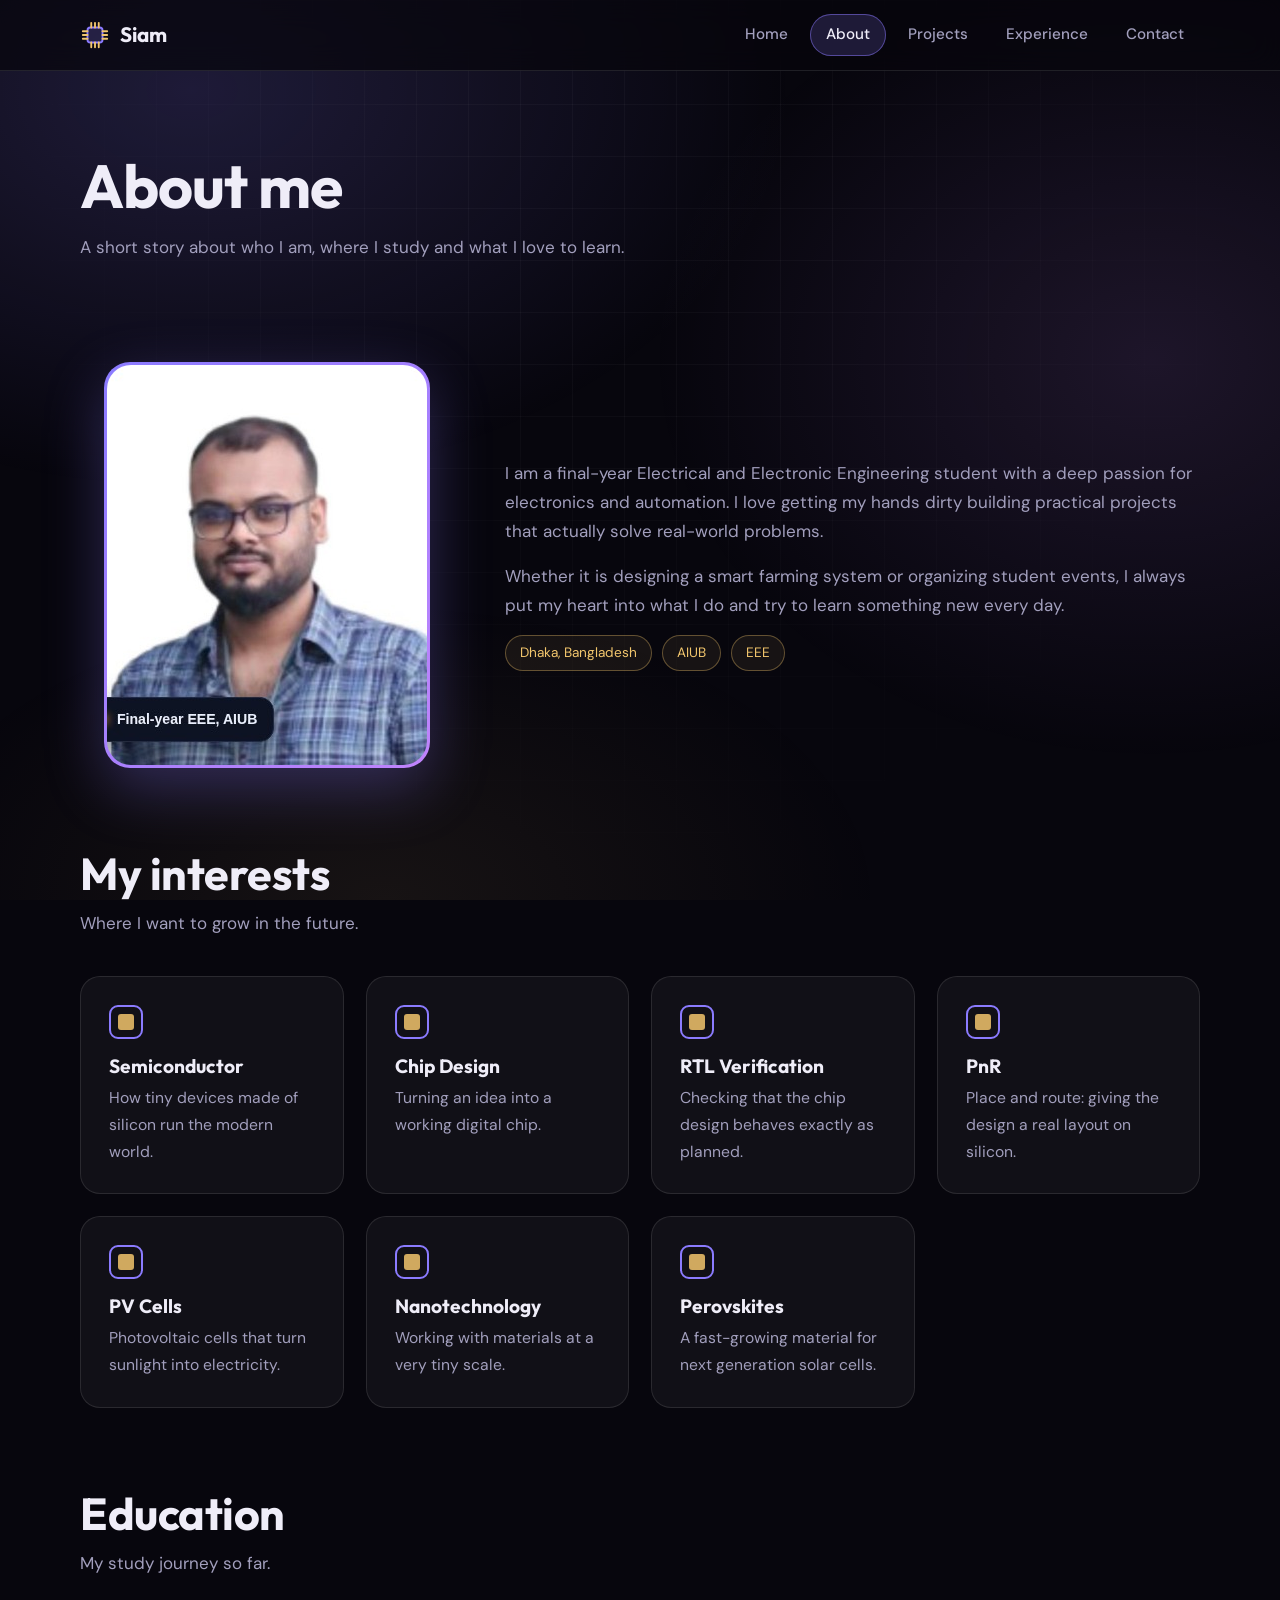
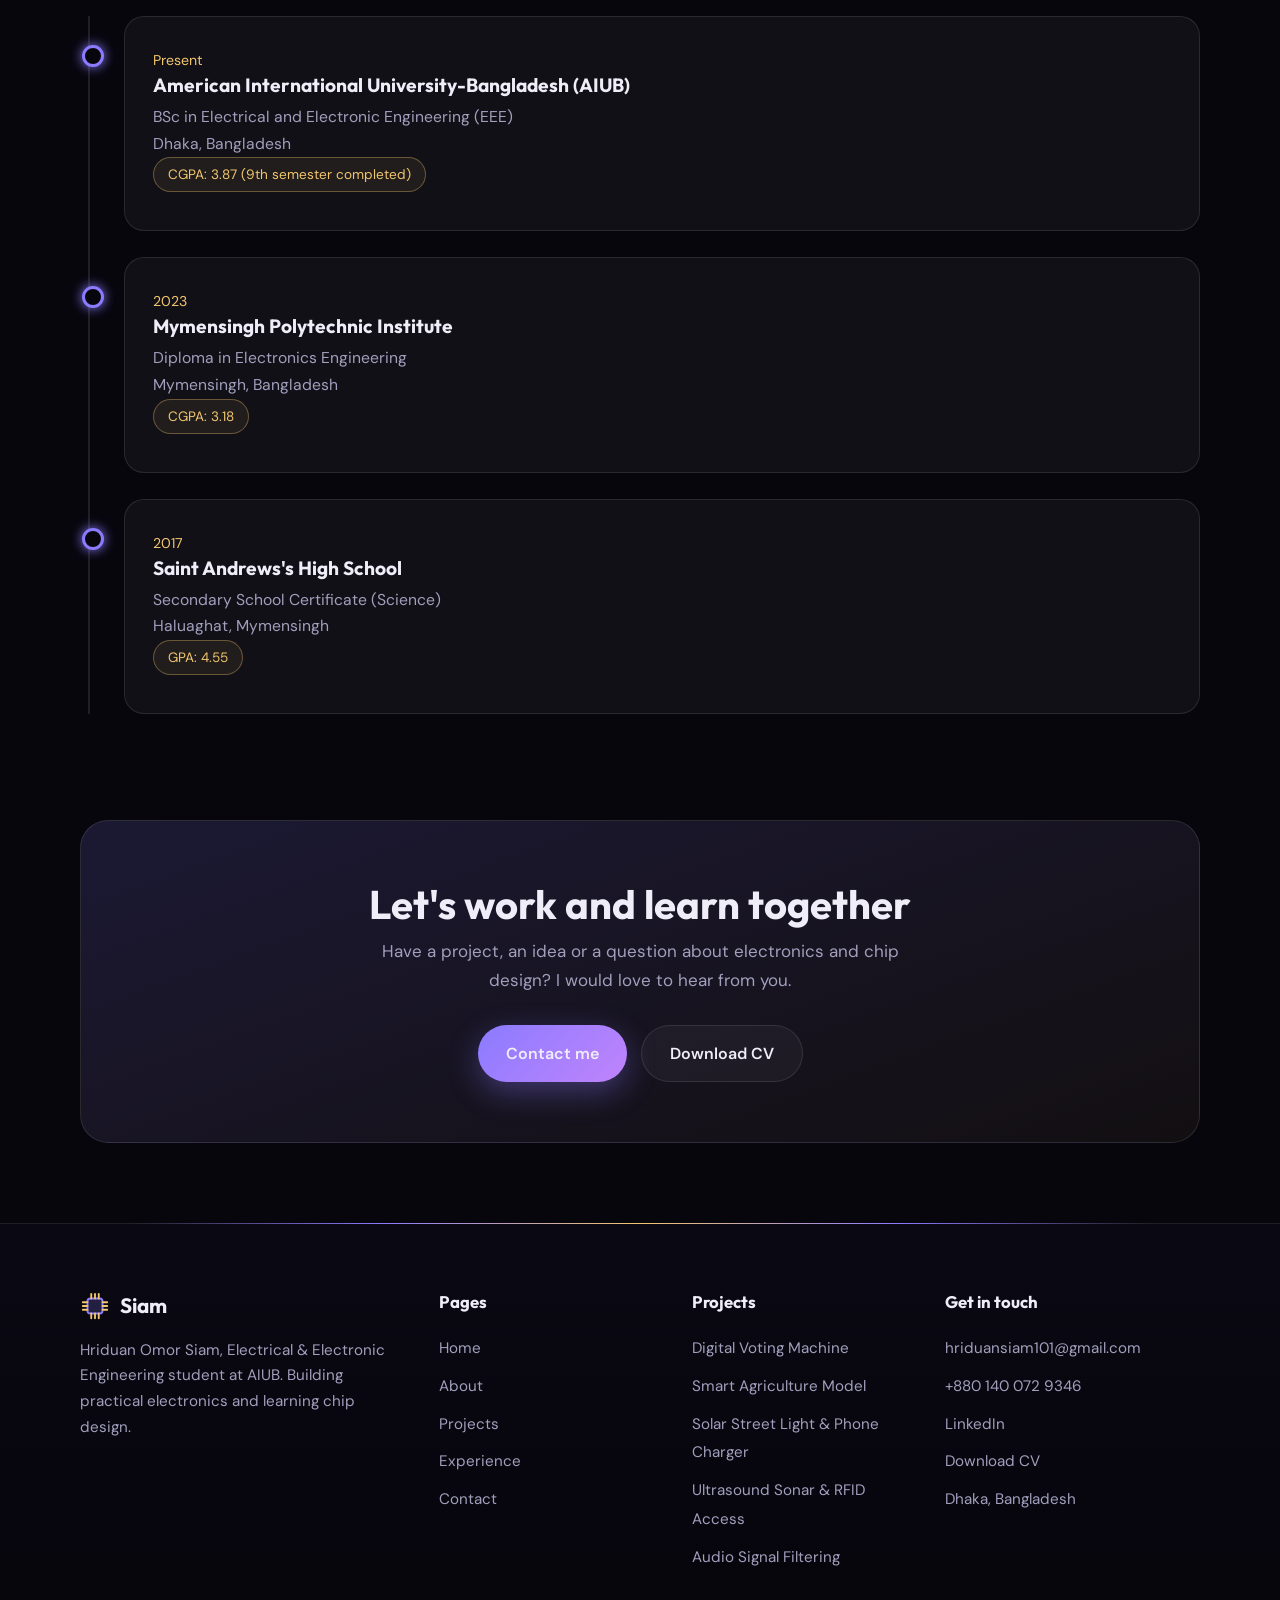
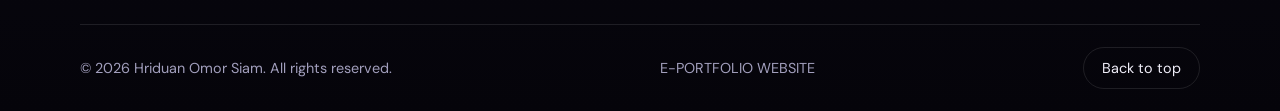
==== about.html @ 4f46e611 "V1.0" ====
<!DOCTYPE html>
<html lang="en">
<head>
<meta charset="UTF-8">
<meta name="viewport" content="width=device-width, initial-scale=1">
<title>About | Hriduan Omor Siam</title>
<meta name="description" content="E-portfolio of Hriduan Omor Siam, Electrical & Electronic Engineering student at AIUB.">
<meta name="theme-color" content="#07060d">
<link rel="icon" href="data:image/svg+xml,%3Csvg xmlns='http://www.w3.org/2000/svg' viewBox='0 0 32 32'%3E%3Crect x='7' y='7' width='18' height='18' rx='4' fill='%238b7bff'/%3E%3C/svg%3E">
<link rel="preconnect" href="https://fonts.googleapis.com">
<link rel="preconnect" href="https://fonts.gstatic.com" crossorigin>
<link href="https://fonts.googleapis.com/css2?family=DM+Sans:wght@400;500;600&family=Outfit:wght@500;600;700&display=swap" rel="stylesheet">
<link rel="stylesheet" href="style.css">
</head>
<body id="top">
<div id="progress"></div>
<header class="nav">
<div class="wrap nav-in">
<a class="logo" href="index.html"><span class="logo-mark"><svg viewBox="0 0 32 32" width="30" height="30" aria-hidden="true"><rect x="8" y="8" width="16" height="16" rx="3" fill="rgba(139,123,255,.2)" stroke="#8b7bff" stroke-width="2"/><path d="M12 3v5M16 3v5M20 3v5M12 24v5M16 24v5M20 24v5M3 12h5M3 16h5M3 20h5M24 12h5M24 16h5M24 20h5" stroke="#f2c66d" stroke-width="2" stroke-linecap="round"/></svg></span>Siam</a>
<input type="checkbox" id="menuToggle" class="menu-check" aria-label="Open menu">
<label for="menuToggle" class="menu-btn"><span></span><span></span><span></span></label>
<nav id="menu">
<ul>
<li><a href="index.html">Home</a></li>
<li><a href="about.html" class="active">About</a></li>
<li><a href="projects.html">Projects</a></li>
<li><a href="experience.html">Experience</a></li>
<li><a href="contact.html">Contact</a></li>
</ul>
</nav>
</div>
</header>
<main>
<section class="wrap page-hero">
<h1>About me</h1>
<p>A short story about who I am, where I study and what I love to learn.</p>
</section>
<section class="wrap section">
<div class="about">
<div class="photo-wrap reveal"><div class="photo-frame"><img src="assets/profile.jpg" alt="Hriduan Omor Siam"></div></div>
<div class="reveal"><p>I am a final-year Electrical and Electronic Engineering student with a deep passion for electronics and automation. I love getting my hands dirty building practical projects that actually solve real-world problems.</p><p>Whether it is designing a smart farming system or organizing student events, I always put my heart into what I do and try to learn something new every day.</p><div class="tags"><span class="tag">Dhaka, Bangladesh</span><span class="tag">AIUB</span><span class="tag">EEE</span></div></div>
</div>
</section>
<section class="wrap">
<div class="section-head reveal"><h2>My interests</h2><p>Where I want to grow in the future.</p></div>
<div class="grid">
<div class="card interest reveal"><span class="dot"></span><h3>Semiconductor</h3><p>How tiny devices made of silicon run the modern world.</p></div>
<div class="card interest reveal"><span class="dot"></span><h3>Chip Design</h3><p>Turning an idea into a working digital chip.</p></div>
<div class="card interest reveal"><span class="dot"></span><h3>RTL Verification</h3><p>Checking that the chip design behaves exactly as planned.</p></div>
<div class="card interest reveal"><span class="dot"></span><h3>PnR</h3><p>Place and route: giving the design a real layout on silicon.</p></div>
<div class="card interest reveal"><span class="dot"></span><h3>PV Cells</h3><p>Photovoltaic cells that turn sunlight into electricity.</p></div>
<div class="card interest reveal"><span class="dot"></span><h3>Nanotechnology</h3><p>Working with materials at a very tiny scale.</p></div>
<div class="card interest reveal"><span class="dot"></span><h3>Perovskites</h3><p>A fast-growing material for next generation solar cells.</p></div>
</div>
</section>
<section class="wrap section">
<div class="section-head reveal"><h2>Education</h2><p>My study journey so far.</p></div>
<div class="timeline">
<div class="card t-item reveal"><small>Present</small><h3>American International University-Bangladesh (AIUB)</h3><p>BSc in Electrical and Electronic Engineering (EEE)</p><p>Dhaka, Bangladesh</p><span class="tag">CGPA: 3.87 (9th semester completed)</span></div>
<div class="card t-item reveal"><small>2023</small><h3>Mymensingh Polytechnic Institute</h3><p>Diploma in Electronics Engineering</p><p>Mymensingh, Bangladesh</p><span class="tag">CGPA: 3.18</span></div>
<div class="card t-item reveal"><small>2017</small><h3>Saint Andrews's High School</h3><p>Secondary School Certificate (Science)</p><p>Haluaghat, Mymensingh</p><span class="tag">GPA: 4.55</span></div>
</div>
</section>
<section class="wrap">
<div class="cta reveal">
<h2>Let's work and learn together</h2>
<p>Have a project, an idea or a question about electronics and chip design? I would love to hear from you.</p>
<div class="btn-row"><a class="btn primary" href="contact.html">Contact me</a><a class="btn" href="assets/Hriduan_CV.pdf" download>Download CV</a></div>
</div>
</section>
</main>
<footer class="footer">
<div class="wrap">
<div class="footer-top">
<div>
<a class="logo" href="index.html"><span class="logo-mark"><svg viewBox="0 0 32 32" width="30" height="30" aria-hidden="true"><rect x="8" y="8" width="16" height="16" rx="3" fill="rgba(139,123,255,.2)" stroke="#8b7bff" stroke-width="2"/><path d="M12 3v5M16 3v5M20 3v5M12 24v5M16 24v5M20 24v5M3 12h5M3 16h5M3 20h5M24 12h5M24 16h5M24 20h5" stroke="#f2c66d" stroke-width="2" stroke-linecap="round"/></svg></span>Siam</a>
<p>Hriduan Omor Siam, Electrical & Electronic Engineering student at AIUB. Building practical electronics and learning chip design.</p>
</div>
<div>
<h4>Pages</h4>
<ul>
<li><a href="index.html">Home</a></li>
<li><a href="about.html">About</a></li>
<li><a href="projects.html">Projects</a></li>
<li><a href="experience.html">Experience</a></li>
<li><a href="contact.html">Contact</a></li>
</ul>
</div>
<div>
<h4>Projects</h4>
<ul>
<li><a href="project-digital-voting-machine.html">Digital Voting Machine</a></li>
<li><a href="project-smart-agriculture-model.html">Smart Agriculture Model</a></li>
<li><a href="project-solar-street-light.html">Solar Street Light & Phone Charger</a></li>
<li><a href="project-ultrasound-sonar-rfid.html">Ultrasound Sonar & RFID Access</a></li>
<li><a href="project-audio-signal-filtering.html">Audio Signal Filtering</a></li>
</ul>
</div>
<div>
<h4>Get in touch</h4>
<ul>
<li><a href="mailto:hriduansiam101@gmail.com">hriduansiam101@gmail.com</a></li>
<li><a href="tel:+880 140 072 9346">+880 140 072 9346</a></li>
<li><a href="https://www.linkedin.com/in/hriduan-omor-siam-27870b363" target="_blank" rel="noopener">LinkedIn</a></li>
<li><a href="assets/Hriduan_CV.pdf" download>Download CV</a></li>
<li><span style="color:var(--muted);font-size:.95rem">Dhaka, Bangladesh</span></li>
</ul>
</div>
</div>
<div class="footer-bottom">
<span>&copy; 2026 Hriduan Omor Siam. All rights reserved.</span>
<span>E-PORTFOLIO WEBSITE</span>
<a class="to-top" href="#top">Back to top</a>
</div>
</div>
</footer>
</body>
</html>
---- style.css ----
/* ---------- COLORS AND SIZES (edit here) ---------- */
:root{
  --bg:#07060d;
  --bg2:#0e0c1a;
  --card:rgba(255,255,255,.045);
  --line:rgba(255,255,255,.1);
  --text:#efedf8;
  --muted:#a29fbd;
  --main:#8b7bff;      /* main violet */
  --main2:#c084fc;     /* lighter violet */
  --gold:#f2c66d;      /* gold, like chip pins */
  --grad:linear-gradient(135deg,#8b7bff,#c084fc);
  --radius:20px;
  --head:"Outfit","Segoe UI",system-ui,sans-serif;
  --body:"DM Sans","Segoe UI",system-ui,sans-serif;
}

/* ---------- BASIC RESET ---------- */
*{box-sizing:border-box;margin:0;padding:0}
html{scroll-behavior:smooth}
body{background:var(--bg);color:var(--text);font-family:var(--body);font-size:17px;line-height:1.7;overflow-x:hidden;animation:pageIn .7s ease}
img{max-width:100%;display:block}
a{color:inherit}
ul{list-style:none}
h1,h2,h3{font-family:var(--head);line-height:1.15}
.wrap{width:min(1120px,92%);margin:0 auto}
:focus-visible{outline:2px solid var(--gold);outline-offset:3px}

/* soft background glow + grid */
body::before{content:"";position:fixed;inset:0;z-index:-2;
  background:radial-gradient(600px 400px at 15% 10%,rgba(139,123,255,.18),transparent),
             radial-gradient(500px 400px at 90% 40%,rgba(192,132,252,.12),transparent),
             radial-gradient(500px 300px at 30% 100%,rgba(242,198,109,.07),transparent)}
body::after{content:"";position:fixed;inset:0;z-index:-1;pointer-events:none;
  background-image:linear-gradient(rgba(255,255,255,.03) 1px,transparent 1px),linear-gradient(90deg,rgba(255,255,255,.03) 1px,transparent 1px);
  background-size:52px 52px;
  -webkit-mask-image:radial-gradient(ellipse at 50% 20%,#000 20%,transparent 75%);mask-image:radial-gradient(ellipse at 50% 20%,#000 20%,transparent 75%)}

/* ---------- LOADING ANIMATION ---------- */
/* the loader hides itself with pure CSS after about 2 seconds, so it can never get stuck */
#loader{position:fixed;inset:0;z-index:999;background:var(--bg);display:grid;place-items:center;animation:loaderOut .6s ease 1.9s forwards}
.loader-box{text-align:center;width:min(320px,80%)}
.load-chip{position:relative;width:96px;height:96px;margin:0 auto 30px;border:2px solid var(--main);border-radius:18px;display:grid;place-items:center;
  font-family:var(--head);font-weight:700;font-size:1.5rem;color:var(--gold);background:rgba(139,123,255,.08);animation:chipGlow 1.4s ease-in-out infinite}
.load-chip i{position:absolute;background:var(--gold);border-radius:2px;opacity:.2;animation:pinOn 1.2s infinite;animation-delay:calc(var(--i) * .15s)}
.load-chip .pt{width:4px;height:14px;top:-15px;left:calc(15px + var(--i) * 21px)}
.load-chip .pb{width:4px;height:14px;bottom:-15px;left:calc(15px + var(--i) * 21px)}
.load-chip .pl{width:14px;height:4px;left:-15px;top:calc(15px + var(--i) * 21px)}
.load-chip .pr{width:14px;height:4px;right:-15px;top:calc(15px + var(--i) * 21px)}
.load-name{font-size:1.5rem;letter-spacing:.5px;margin-bottom:6px}
.load-text{color:var(--muted);font-size:.95rem;margin-bottom:18px}
.load-bar{height:4px;background:rgba(255,255,255,.1);border-radius:9px;overflow:hidden}
.load-fill{height:100%;width:0;background:var(--grad);border-radius:9px;box-shadow:0 0 14px var(--main);animation:fillBar 1.7s ease-out forwards}

/* ---------- NAVIGATION ---------- */
#progress{position:fixed;top:0;left:0;height:3px;width:100%;background:var(--grad);z-index:200;transform:scaleX(0);transform-origin:left}
@supports (animation-timeline:scroll()){#progress{animation:grow linear;animation-timeline:scroll(root)}}
.nav{position:sticky;top:0;z-index:100;background:rgba(7,6,13,.72);backdrop-filter:blur(14px);-webkit-backdrop-filter:blur(14px);border-bottom:1px solid var(--line);transition:.3s}
.nav.scrolled{background:rgba(7,6,13,.92);box-shadow:0 8px 30px rgba(0,0,0,.4)}
.nav-in{display:flex;align-items:center;justify-content:space-between;height:70px}
.logo{display:flex;align-items:center;gap:10px;text-decoration:none;font-family:var(--head);font-weight:700;font-size:1.3rem}
.logo-mark svg{display:block;transition:transform .6s}
.logo:hover .logo-mark svg{transform:rotate(90deg)}
.nav ul{display:flex;gap:6px}
.nav ul a{display:block;text-decoration:none;color:var(--muted);padding:8px 16px;border-radius:999px;font-weight:500;font-size:.95rem;transition:.25s}
.nav ul a:hover{color:var(--text);background:rgba(255,255,255,.06)}
.nav ul a.active{color:var(--text);background:rgba(139,123,255,.18);box-shadow:inset 0 0 0 1px rgba(139,123,255,.5)}
.menu-btn{display:none;background:none;border:1px solid var(--line);border-radius:12px;width:44px;height:44px;cursor:pointer;flex-direction:column;justify-content:center;align-items:center;gap:5px}
.menu-btn span{width:20px;height:2px;background:var(--text);transition:.3s}
.menu-check{position:absolute;opacity:0;width:0;height:0}
.menu-check:focus-visible + .menu-btn{outline:2px solid var(--gold);outline-offset:3px}
.menu-check:checked + .menu-btn span:nth-child(1){transform:translateY(7px) rotate(45deg)}
.menu-check:checked + .menu-btn span:nth-child(2){opacity:0}
.menu-check:checked + .menu-btn span:nth-child(3){transform:translateY(-7px) rotate(-45deg)}

/* ---------- BUTTONS AND TAGS ---------- */
.btn{position:relative;overflow:hidden;display:inline-flex;align-items:center;gap:8px;padding:14px 28px;border-radius:999px;font-weight:600;font-size:1rem;font-family:var(--body);text-decoration:none;color:var(--text);border:1px solid var(--line);background:rgba(255,255,255,.04);cursor:pointer;transition:.3s}
.btn:hover{transform:translateY(-3px);border-color:var(--main)}
.btn.primary{background:var(--grad);border:none;box-shadow:0 10px 30px rgba(139,123,255,.35)}
.btn.primary:hover{box-shadow:0 14px 40px rgba(139,123,255,.55)}
.btn::after{content:"";position:absolute;top:0;left:-80%;width:50%;height:100%;background:linear-gradient(100deg,transparent,rgba(255,255,255,.3),transparent);transform:skewX(-20deg)}
.btn:hover::after{left:130%;transition:.7s}
.btn-row{display:flex;flex-wrap:wrap;gap:14px;margin-top:30px}
.tag{display:inline-block;padding:5px 14px;border-radius:999px;font-size:.85rem;color:var(--gold);border:1px solid rgba(242,198,109,.35);background:rgba(242,198,109,.07)}
.tags{display:flex;flex-wrap:wrap;gap:10px}

/* ---------- HOME: HERO ---------- */
.hero{display:grid;grid-template-columns:1.25fr .75fr;gap:50px;align-items:center;padding:80px 0 50px}
.hero-hi{color:var(--gold);font-weight:500;margin-bottom:10px}
.hero h1{font-size:clamp(2.6rem,7vw,5rem);font-weight:700;letter-spacing:-1.5px;
  background:linear-gradient(120deg,#fff 30%,var(--main2));-webkit-background-clip:text;background-clip:text;color:transparent;margin-bottom:16px}
.hero-role{font-size:clamp(1.05rem,2.4vw,1.35rem);font-weight:600}
/* words change by themselves (the keyframes "wordShow" are made by the C++ program) */
.rotator{display:grid}
.rotator span{grid-area:1/1;opacity:0;animation:wordShow var(--total,12s) infinite}
.hero-text{color:var(--muted);max-width:520px;margin-top:14px}
.photo-wrap{position:relative;max-width:340px;margin:0 auto;animation:float 6s ease-in-out infinite}
.photo-frame{padding:3px;border-radius:26px;background:linear-gradient(135deg,var(--main),var(--main2),var(--gold),var(--main));background-size:300% 300%;animation:borderMove 6s linear infinite;box-shadow:0 20px 60px rgba(139,123,255,.3)}
.photo-frame img{border-radius:24px;width:100%;aspect-ratio:4/5;object-fit:cover;background:#fff}
.photo-badge{position:absolute;left:-26px;bottom:26px;display:flex;align-items:center;gap:10px;padding:10px 18px;border-radius:14px;background:rgba(14,12,26,.9);border:1px solid var(--line);font-size:.9rem;font-weight:600;backdrop-filter:blur(8px)}
.photo-badge::before{content:"";width:9px;height:9px;border-radius:50%;background:var(--gold);box-shadow:0 0 10px var(--gold);animation:pulse 1.6s infinite}

/* ---------- HOME: CHIP PANEL ---------- */
.chip-panel{display:grid;grid-template-columns:1.6fr 1fr;border:1px solid var(--line);border-radius:var(--radius);overflow:hidden;background:linear-gradient(160deg,rgba(139,123,255,.08),rgba(255,255,255,.02))}
.chip-view{position:relative;padding:20px;display:grid;place-items:center;min-height:320px;
  background-image:linear-gradient(rgba(139,123,255,.07) 1px,transparent 1px),linear-gradient(90deg,rgba(139,123,255,.07) 1px,transparent 1px);background-size:26px 26px}
.chip-label{position:absolute;top:16px;left:20px;font-size:.85rem;color:var(--gold)}
.chip-svg{width:100%;max-width:340px;height:auto;filter:drop-shadow(0 0 25px rgba(139,123,255,.35))}
.pin{fill:var(--gold)}
.trace{fill:none;stroke:var(--main);stroke-width:1.6;stroke-dasharray:5 9;animation:flow 2.5s linear infinite;opacity:.85}
.node{fill:var(--gold);animation:pulse 2s infinite}
.die{fill:#120f24;stroke:var(--main);stroke-width:2}
.die-inner{fill:none;stroke:rgba(139,123,255,.45);stroke-width:1}
.die-text{fill:#fff;font-family:var(--head);font-weight:700;font-size:38px;text-anchor:middle}
.die-sub{fill:var(--gold);font-family:var(--head);font-size:11px;text-anchor:middle}
.chip-core{animation:chipGlow 2.4s ease-in-out infinite}
.chip-stats{border-left:1px solid var(--line)}
.stat{padding:26px 30px;border-bottom:1px solid var(--line)}
.stat:last-child{border-bottom:none}
.stat b{display:block;font-family:var(--head);font-size:2.4rem;line-height:1.1}
.stat span{color:var(--muted);font-size:.95rem}

/* ---------- SECTIONS ---------- */
.section{padding:80px 0}
.section-head{margin-bottom:38px;max-width:640px}
.section-head h2{font-size:clamp(1.9rem,4.5vw,2.8rem);letter-spacing:-.5px;margin-bottom:10px}
.section-head p{color:var(--muted)}
.page-hero{padding:80px 0 20px}
.page-hero h1{font-size:clamp(2.2rem,6vw,3.8rem);letter-spacing:-1px;margin-bottom:12px}
.page-hero p{color:var(--muted);max-width:620px}
.crumb{display:inline-block;color:var(--gold);text-decoration:none;font-size:.95rem;margin-bottom:18px}
.crumb:hover{text-decoration:underline}
.grid{display:grid;gap:22px;grid-template-columns:repeat(auto-fit,minmax(260px,1fr))}
.card{background:var(--card);border:1px solid var(--line);border-radius:var(--radius);padding:28px;transition:border-color .3s,box-shadow .3s,transform .3s}
.card:hover{border-color:rgba(139,123,255,.55);box-shadow:0 14px 40px rgba(139,123,255,.15);transform:translateY(-4px)}
form.card:hover,.cv-card:hover,.side-box:hover{transform:none}
.card h3{font-size:1.2rem;margin-bottom:8px}
.card p{color:var(--muted);font-size:.98rem}

/* interests strip */
.marquee{overflow:hidden;border-block:1px solid var(--line);padding:18px 0;-webkit-mask-image:linear-gradient(90deg,transparent,#000 10%,#000 90%,transparent);mask-image:linear-gradient(90deg,transparent,#000 10%,#000 90%,transparent)}
.marquee-track{display:flex;gap:16px;width:max-content;animation:scroll 32s linear infinite}
.marquee:hover .marquee-track{animation-play-state:paused}
.marquee-track span{font-family:var(--head);font-size:1.25rem;padding:8px 24px;border-radius:999px;border:1px solid var(--line);background:var(--card);white-space:nowrap}
.interest .dot{display:block;width:34px;height:34px;margin-bottom:16px;border-radius:9px;border:2px solid var(--main);position:relative}
.interest .dot::after{content:"";position:absolute;inset:7px;border-radius:3px;background:var(--gold);opacity:.85}

/* ---------- PROJECT TILES ---------- */
.projects-grid{display:grid;gap:26px;grid-template-columns:repeat(auto-fill,minmax(320px,1fr))}
.tile{display:flex;flex-direction:column;text-decoration:none;color:inherit;background:var(--card);border:1px solid var(--line);border-radius:var(--radius);overflow:hidden;transition:border-color .3s,box-shadow .3s,transform .25s;transform-style:preserve-3d}
.tile:hover{border-color:rgba(139,123,255,.6);box-shadow:0 20px 50px rgba(139,123,255,.2);transform:translateY(-8px)}
.tile-img{position:relative;overflow:hidden;aspect-ratio:4/3;background:#f1f1f7}
.tile-img img{width:100%;height:100%;object-fit:cover;transition:transform .6s}
.tile:hover .tile-img img{transform:scale(1.08)}
.tile-img::after{content:"";position:absolute;inset:0;background:linear-gradient(180deg,transparent 55%,rgba(7,6,13,.55))}
.tile-cat{position:absolute;z-index:2;top:14px;left:14px;padding:5px 14px;border-radius:999px;font-size:.82rem;font-weight:600;background:rgba(7,6,13,.8);color:var(--gold);border:1px solid rgba(242,198,109,.4)}
.tile-body{padding:24px;display:flex;flex-direction:column;gap:10px;flex:1}
.tile-body h3{font-size:1.3rem}
.tile-body p{color:var(--muted);font-size:.97rem;flex:1}
.more{color:var(--main2);font-weight:600;display:inline-flex;gap:8px;align-items:center}
.more b{transition:transform .3s}
.tile:hover .more b{transform:translateX(6px)}

/* ---------- PROJECT DETAIL PAGE ---------- */
.detail{display:grid;grid-template-columns:1.4fr .6fr;gap:34px;align-items:start}
.gallery{display:grid;grid-template-columns:repeat(2,1fr);gap:16px}
.gallery figure a{display:block;text-decoration:none;color:inherit}
.gallery figure{cursor:zoom-in;overflow:hidden;border-radius:16px;border:1px solid var(--line);background:var(--card)}
.gallery img{width:100%;aspect-ratio:4/3;object-fit:contain;background:#f1f1f7;transition:transform .5s}
.gallery figure:hover img{transform:scale(1.05)}
.gallery figcaption{padding:10px 14px;font-size:.9rem;color:var(--muted)}
.side-box{position:sticky;top:96px}
.side-box h3{margin:0 0 12px;font-size:1.05rem}
.side-box .tags{margin-bottom:24px}
.text-block{margin-top:34px}
.text-block p{color:var(--muted);margin-bottom:14px}
.text-block h2{font-size:1.6rem;margin:30px 0 14px}
.check li{position:relative;padding-left:30px;margin-bottom:10px;color:var(--text)}
.check li::before{content:"";position:absolute;left:0;top:9px;width:14px;height:8px;border-left:2px solid var(--gold);border-bottom:2px solid var(--gold);transform:rotate(-45deg)}
.pager{display:flex;justify-content:space-between;gap:16px;margin-top:60px;flex-wrap:wrap}
.pager a{flex:1;min-width:220px;text-decoration:none;padding:20px 24px;border-radius:var(--radius);border:1px solid var(--line);background:var(--card);transition:.3s}
.pager a:hover{border-color:var(--main);transform:translateY(-4px)}
.pager small{display:block;color:var(--muted)}
.pager a.next{text-align:right}
/* big photo: opens with the #target trick, no JavaScript needed */
.lightbox{position:fixed;inset:0;z-index:500;background:rgba(4,3,10,.93);display:none;place-items:center;padding:24px;cursor:zoom-out;text-decoration:none;color:inherit}
.lightbox:target{display:grid;animation:pageIn .3s}
.lightbox img{max-height:80vh;border-radius:14px;background:#fff;margin:0 auto}
.lightbox p{text-align:center;margin-top:14px;color:var(--muted)}

/* ---------- ABOUT / EXPERIENCE ---------- */
.about{display:grid;grid-template-columns:.7fr 1.3fr;gap:50px;align-items:center}
.about p{color:var(--muted);margin-bottom:16px}
.timeline{position:relative;margin-left:8px;padding-left:34px;border-left:2px solid var(--line)}
.t-item{position:relative;margin-bottom:26px}
.t-item::before{content:"";position:absolute;left:-43px;top:28px;width:16px;height:16px;border-radius:50%;background:var(--bg);border:3px solid var(--main);box-shadow:0 0 12px var(--main)}
.t-item .tag{margin-bottom:10px}
.t-item small{color:var(--gold)}
.skill-card h3{color:var(--gold);margin-bottom:14px}
.skill-card .tag{color:var(--text);border-color:var(--line);background:rgba(255,255,255,.05)}

/* ---------- CONTACT ---------- */
.contact{display:grid;grid-template-columns:.9fr 1.1fr;gap:34px}
.info-link{display:flex;gap:16px;align-items:center;text-decoration:none;padding:18px 20px;border-radius:16px;border:1px solid var(--line);background:var(--card);margin-bottom:14px;transition:.3s}
.info-link:hover{border-color:var(--main);transform:translateX(6px)}
.info-link small{display:block;color:var(--muted)}
.info-link strong{word-break:break-word;font-weight:500}
.ico{flex:none;width:44px;height:44px;border-radius:12px;display:grid;place-items:center;background:rgba(139,123,255,.15);color:var(--gold);font-family:var(--head);font-weight:700}
.cv-card{margin-top:22px;text-align:center;border-color:rgba(242,198,109,.4);background:linear-gradient(160deg,rgba(242,198,109,.08),rgba(139,123,255,.06))}
.cv-card p{margin-bottom:18px}
form label{display:block;font-weight:500;margin-bottom:6px}
form input,form textarea{width:100%;padding:14px 16px;margin-bottom:18px;border-radius:14px;border:1px solid var(--line);background:rgba(255,255,255,.04);color:var(--text);font:inherit;transition:.25s}
form input:focus,form textarea:focus{outline:none;border-color:var(--main);box-shadow:0 0 0 4px rgba(139,123,255,.2)}
form textarea{min-height:150px;resize:vertical}

/* ---------- FOOTER ---------- */
.cta{text-align:center;padding:60px 30px;border-radius:28px;border:1px solid var(--line);background:linear-gradient(160deg,rgba(139,123,255,.16),rgba(242,198,109,.05));margin-bottom:10px}
.cta h2{font-size:clamp(1.7rem,4vw,2.5rem);margin-bottom:10px}
.cta p{color:var(--muted);max-width:520px;margin:0 auto}
.cta .btn-row{justify-content:center}
.footer{margin-top:80px;border-top:1px solid var(--line);background:linear-gradient(180deg,#0a0913,#05040a);position:relative}
.footer::before{content:"";position:absolute;top:-1px;left:10%;right:10%;height:1px;background:linear-gradient(90deg,transparent,var(--main),var(--gold),var(--main),transparent)}
.footer-top{display:grid;grid-template-columns:1.5fr 1fr 1fr 1.2fr;gap:40px;padding:64px 0 44px}
.footer h4{font-family:var(--head);font-size:1.05rem;margin-bottom:16px}
.footer p{color:var(--muted);font-size:.95rem;max-width:320px;margin-top:14px}
.footer li{margin-bottom:9px}
.footer li a{color:var(--muted);text-decoration:none;font-size:.95rem;transition:.25s}
.footer li a:hover{color:var(--gold);padding-left:5px}
.footer-bottom{display:flex;justify-content:space-between;align-items:center;flex-wrap:wrap;gap:14px;padding:22px 0;border-top:1px solid var(--line);color:var(--muted);font-size:.9rem}
.to-top{display:inline-block;text-decoration:none;cursor:pointer;background:none;border:1px solid var(--line);color:var(--text);border-radius:999px;padding:8px 18px;font:inherit;font-size:.9rem;transition:.3s}
.to-top:hover{border-color:var(--gold);color:var(--gold)}

/* ---------- ANIMATIONS ---------- */
/* slide-in when scrolling (browsers that do not know it just show everything) */
@supports (animation-timeline:view()){
  .reveal{animation:revealIn linear backwards;animation-timeline:view();animation-range:entry 0% entry 45%}
}
@keyframes revealIn{from{opacity:0;transform:translateY(34px)}to{opacity:1;transform:none}}
@keyframes pageIn{from{opacity:0}to{opacity:1}}
@keyframes loaderOut{to{opacity:0;visibility:hidden}}
@keyframes fillBar{to{width:100%}}
@keyframes grow{to{transform:scaleX(1)}}
@keyframes float{50%{transform:translateY(-12px)}}
@keyframes pulse{50%{opacity:.35;transform:scale(.8)}}
@keyframes flow{to{stroke-dashoffset:-56}}
@keyframes scroll{to{transform:translateX(-50%)}}
@keyframes borderMove{to{background-position:300% 0}}
@keyframes pinOn{50%{opacity:1;box-shadow:0 0 12px var(--gold)}}
@keyframes chipGlow{50%{box-shadow:0 0 34px rgba(139,123,255,.55)}}

/* ---------- RESPONSIVE ---------- */
@media (max-width:900px){
  .hero,.about,.contact,.detail{grid-template-columns:1fr}
  .hero{padding-top:50px}
  .photo-wrap{order:-1;max-width:260px}
  .photo-badge{left:50%;transform:translateX(-50%);bottom:-16px;white-space:nowrap}
  .chip-panel{grid-template-columns:1fr}
  .chip-stats{border-left:none;border-top:1px solid var(--line);display:grid;grid-template-columns:repeat(3,1fr)}
  .stat{border-bottom:none;border-right:1px solid var(--line);padding:20px}
  .stat:last-child{border-right:none}
  .side-box{position:static}
  .footer-top{grid-template-columns:1fr 1fr}
}
@media (max-width:760px){
  .menu-btn{display:flex}
  .nav nav{position:absolute;top:70px;left:0;right:0;background:rgba(7,6,13,.97);border-bottom:1px solid var(--line);max-height:0;overflow:hidden;transition:max-height .4s}
  .menu-check:checked ~ nav{max-height:360px}
  .nav ul{flex-direction:column;padding:14px 4%}
  .section{padding:56px 0}
}
@media (max-width:520px){
  body{font-size:16px}
  .footer-top{grid-template-columns:1fr;gap:30px}
  .footer-bottom{justify-content:center;text-align:center}
  .projects-grid{grid-template-columns:1fr}
  .chip-stats{grid-template-columns:1fr}
  .stat{border-right:none;border-bottom:1px solid var(--line)}
  .gallery{grid-template-columns:1fr}
}
@media (prefers-reduced-motion:reduce){
  *,*::before,*::after{animation-duration:.01ms !important;animation-iteration-count:1 !important;transition-duration:.01ms !important}
  .reveal{animation:none}
  #loader{display:none}
}

@keyframes wordShow{
0%{opacity:0;transform:translateY(10px)}
2.500000%{opacity:1;transform:none}
21.250000%{opacity:1;transform:none}
25.000000%{opacity:0;transform:translateY(-10px)}
100%{opacity:0}
}
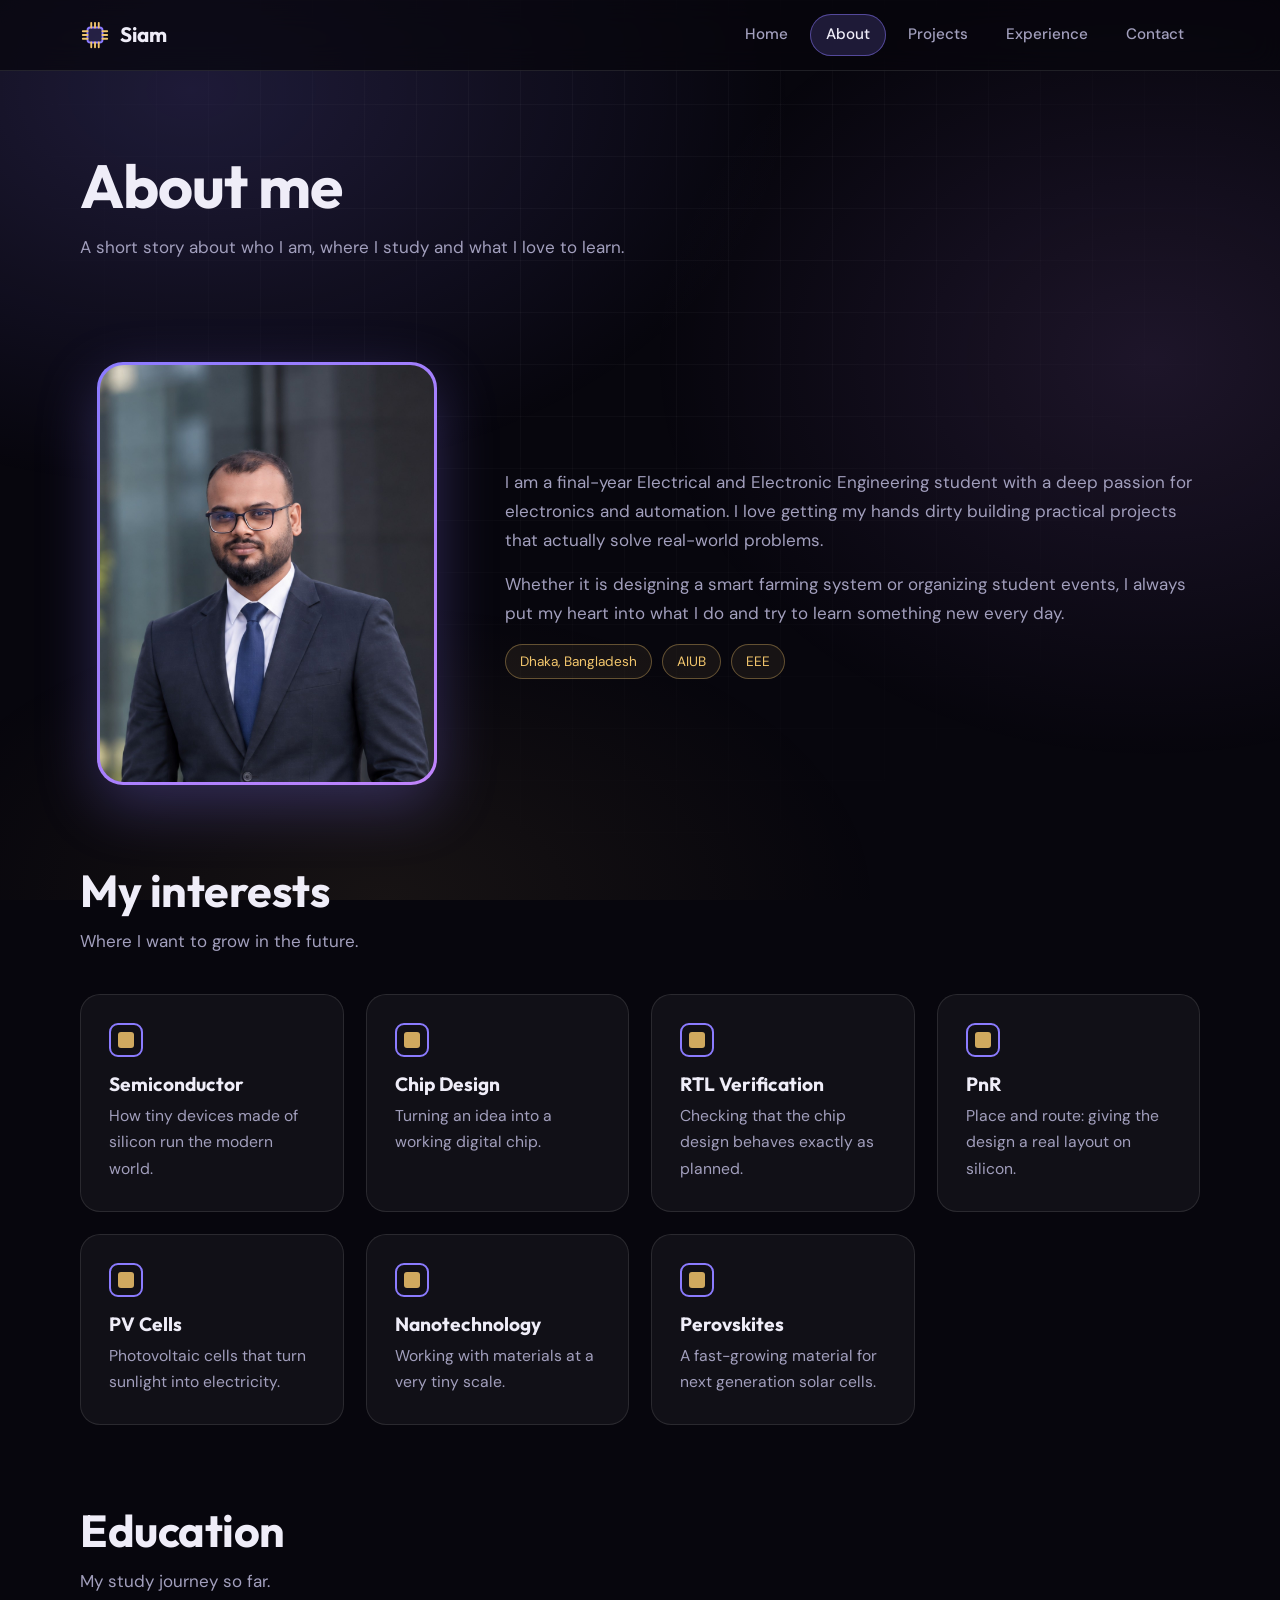
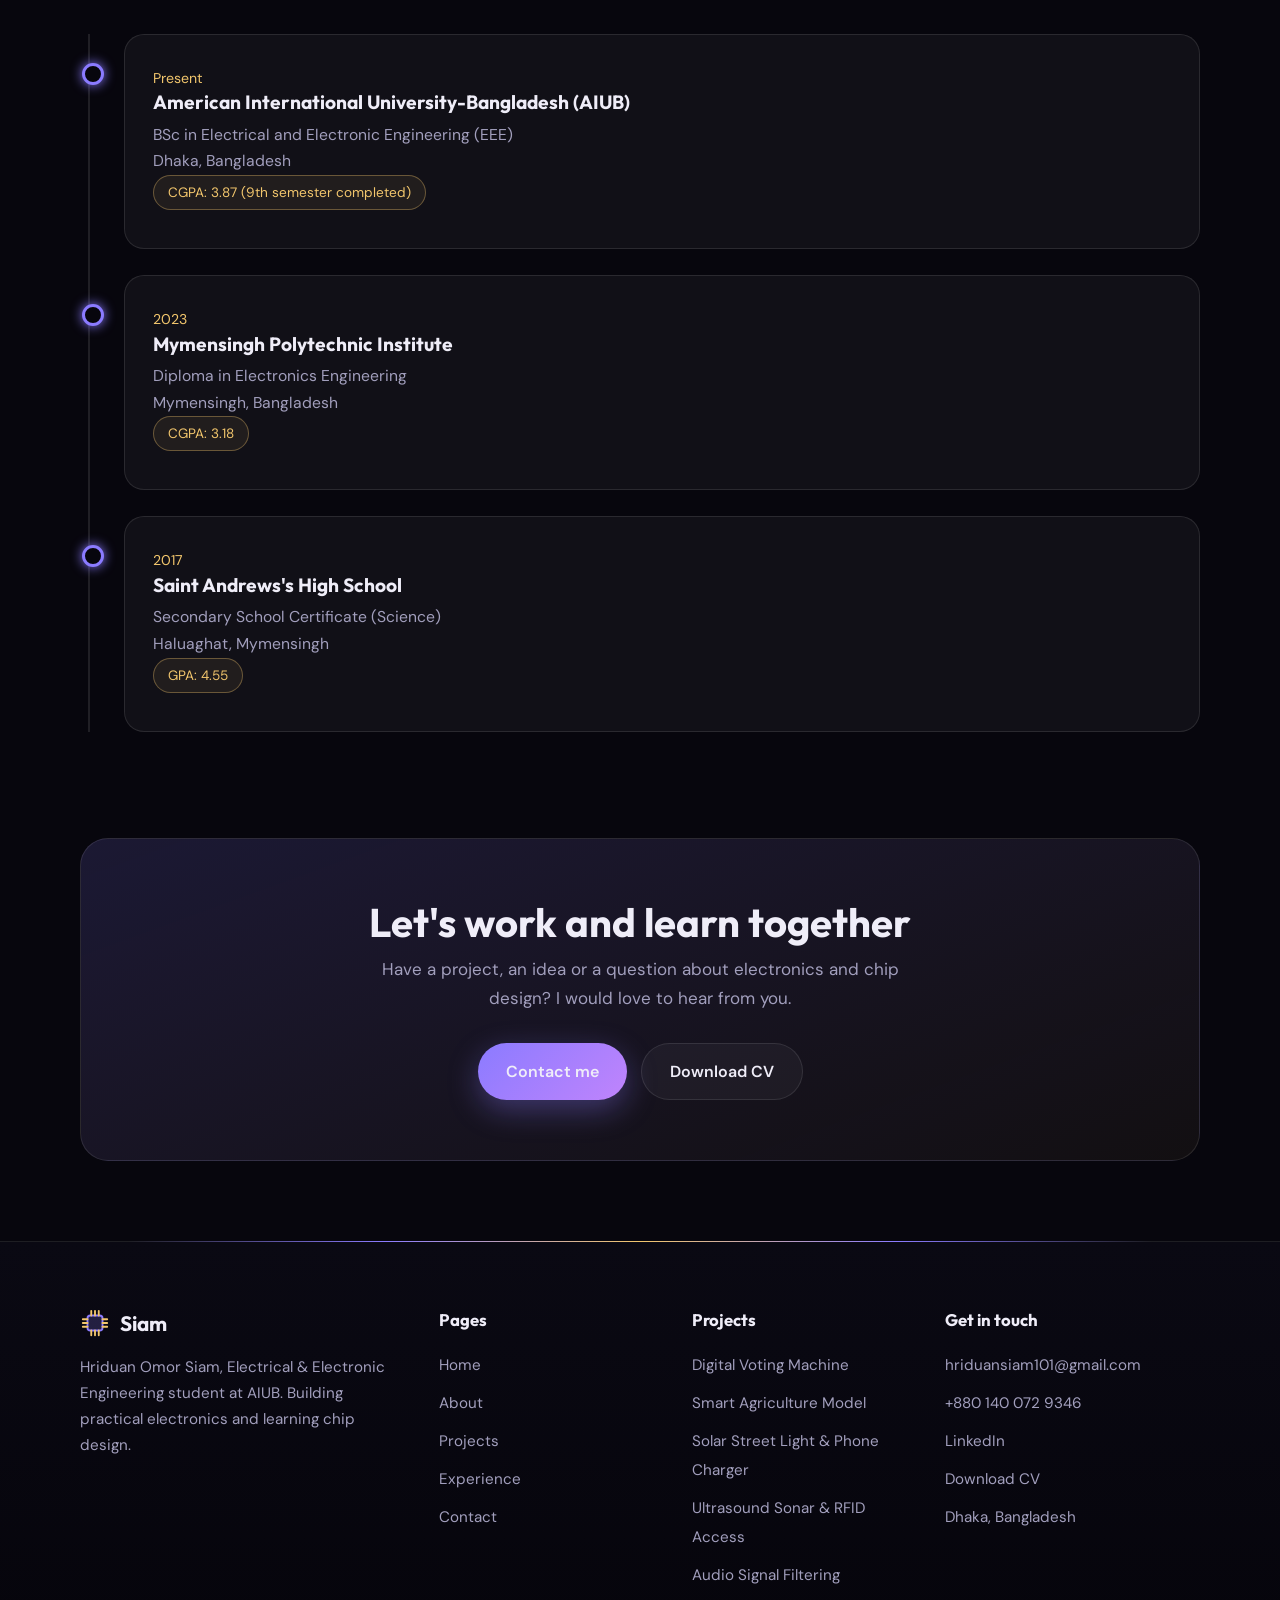
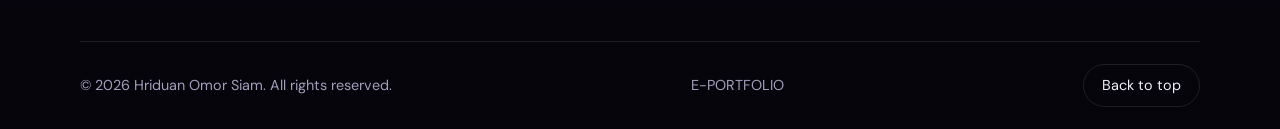
==== commit 74142e8b: "Uploading new folder contents" ====
--- a/about.html
+++ b/about.html
@@ -4,7 +4,7 @@
 <meta charset="UTF-8">
 <meta name="viewport" content="width=device-width, initial-scale=1">
 <title>About | Hriduan Omor Siam</title>
-<meta name="description" content="E-portfolio of Hriduan Omor Siam, Electrical & Electronic Engineering student at AIUB.">
+<meta name="description" content="E-portfolio of Hriduan Omor Siam, Electrical &amp; Electronic Engineering student at AIUB.">
 <meta name="theme-color" content="#07060d">
 <link rel="icon" href="data:image/svg+xml,%3Csvg xmlns='http://www.w3.org/2000/svg' viewBox='0 0 32 32'%3E%3Crect x='7' y='7' width='18' height='18' rx='4' fill='%238b7bff'/%3E%3C/svg%3E">
 <link rel="preconnect" href="https://fonts.googleapis.com">
@@ -74,7 +74,7 @@
 <div class="footer-top">
 <div>
 <a class="logo" href="index.html"><span class="logo-mark"><svg viewBox="0 0 32 32" width="30" height="30" aria-hidden="true"><rect x="8" y="8" width="16" height="16" rx="3" fill="rgba(139,123,255,.2)" stroke="#8b7bff" stroke-width="2"/><path d="M12 3v5M16 3v5M20 3v5M12 24v5M16 24v5M20 24v5M3 12h5M3 16h5M3 20h5M24 12h5M24 16h5M24 20h5" stroke="#f2c66d" stroke-width="2" stroke-linecap="round"/></svg></span>Siam</a>
-<p>Hriduan Omor Siam, Electrical & Electronic Engineering student at AIUB. Building practical electronics and learning chip design.</p>
+<p>Hriduan Omor Siam, Electrical &amp; Electronic Engineering student at AIUB. Building practical electronics and learning chip design.</p>
 </div>
 <div>
 <h4>Pages</h4>
@@ -91,8 +91,8 @@
 <ul>
 <li><a href="project-digital-voting-machine.html">Digital Voting Machine</a></li>
 <li><a href="project-smart-agriculture-model.html">Smart Agriculture Model</a></li>
-<li><a href="project-solar-street-light.html">Solar Street Light & Phone Charger</a></li>
-<li><a href="project-ultrasound-sonar-rfid.html">Ultrasound Sonar & RFID Access</a></li>
+<li><a href="project-solar-street-light.html">Solar Street Light &amp; Phone Charger</a></li>
+<li><a href="project-ultrasound-sonar-rfid.html">Ultrasound Sonar &amp; RFID Access</a></li>
 <li><a href="project-audio-signal-filtering.html">Audio Signal Filtering</a></li>
 </ul>
 </div>
@@ -100,7 +100,7 @@
 <h4>Get in touch</h4>
 <ul>
 <li><a href="mailto:hriduansiam101@gmail.com">hriduansiam101@gmail.com</a></li>
-<li><a href="tel:+880 140 072 9346">+880 140 072 9346</a></li>
+<li><a href="tel:+8801400729346">+880 140 072 9346</a></li>
 <li><a href="https://www.linkedin.com/in/hriduan-omor-siam-27870b363" target="_blank" rel="noopener">LinkedIn</a></li>
 <li><a href="assets/Hriduan_CV.pdf" download>Download CV</a></li>
 <li><span style="color:var(--muted);font-size:.95rem">Dhaka, Bangladesh</span></li>
@@ -109,7 +109,7 @@
 </div>
 <div class="footer-bottom">
 <span>&copy; 2026 Hriduan Omor Siam. All rights reserved.</span>
-<span>E-PORTFOLIO WEBSITE</span>
+<span>E-PORTFOLIO</span>
 <a class="to-top" href="#top">Back to top</a>
 </div>
 </div>
--- a/style.css
+++ b/style.css
@@ -213,6 +213,11 @@
 form input,form textarea{width:100%;padding:14px 16px;margin-bottom:18px;border-radius:14px;border:1px solid var(--line);background:rgba(255,255,255,.04);color:var(--text);font:inherit;transition:.25s}
 form input:focus,form textarea:focus{outline:none;border-color:var(--main);box-shadow:0 0 0 4px rgba(139,123,255,.2)}
 form textarea{min-height:150px;resize:vertical}
+.hp{display:none}
+.sent-note{display:none;scroll-margin-top:100px;margin-bottom:20px;padding:14px 18px;border-radius:14px;border:1px solid rgba(242,198,109,.45);background:rgba(242,198,109,.08);color:var(--text)}
+.sent-note:target{display:block;animation:pageIn .4s}
+.form-note{margin-top:14px}
+.form-note a{color:var(--gold)}
 
 /* ---------- FOOTER ---------- */
 .cta{text-align:center;padding:60px 30px;border-radius:28px;border:1px solid var(--line);background:linear-gradient(160deg,rgba(139,123,255,.16),rgba(242,198,109,.05));margin-bottom:10px}
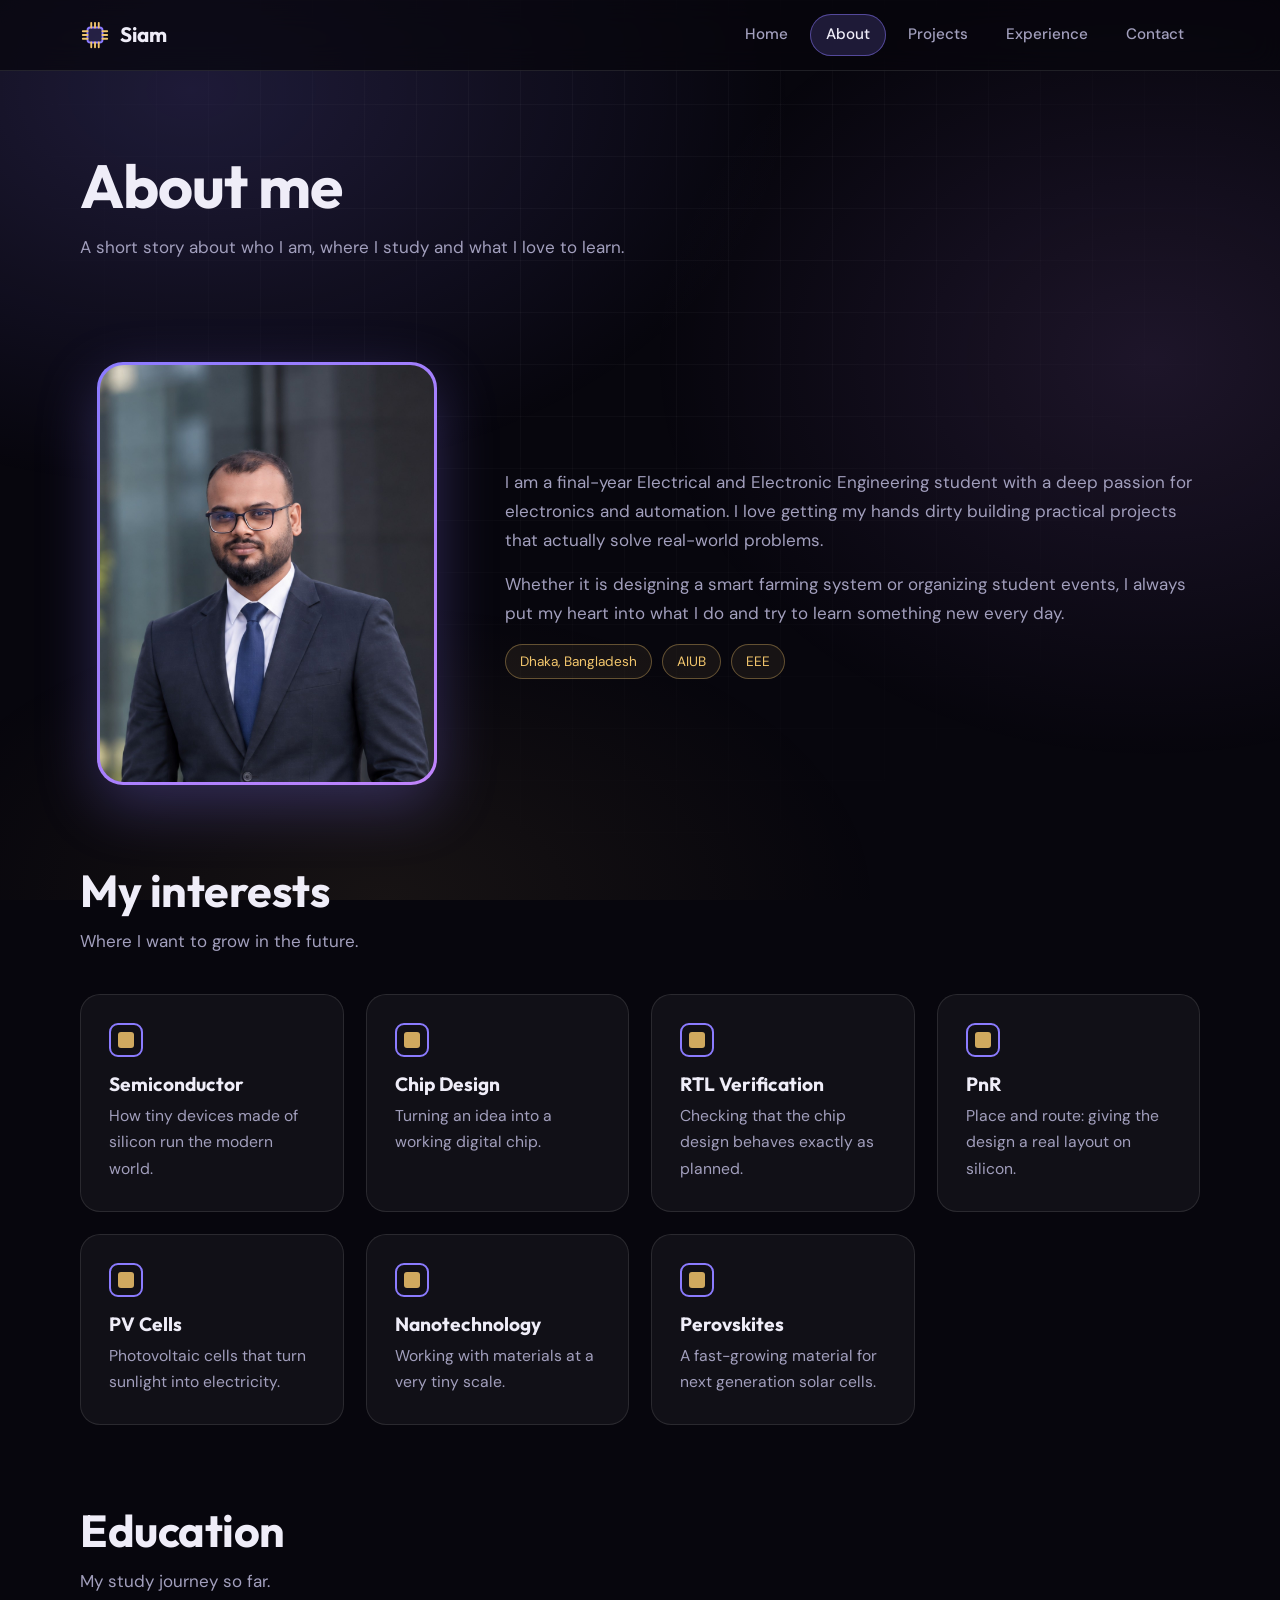
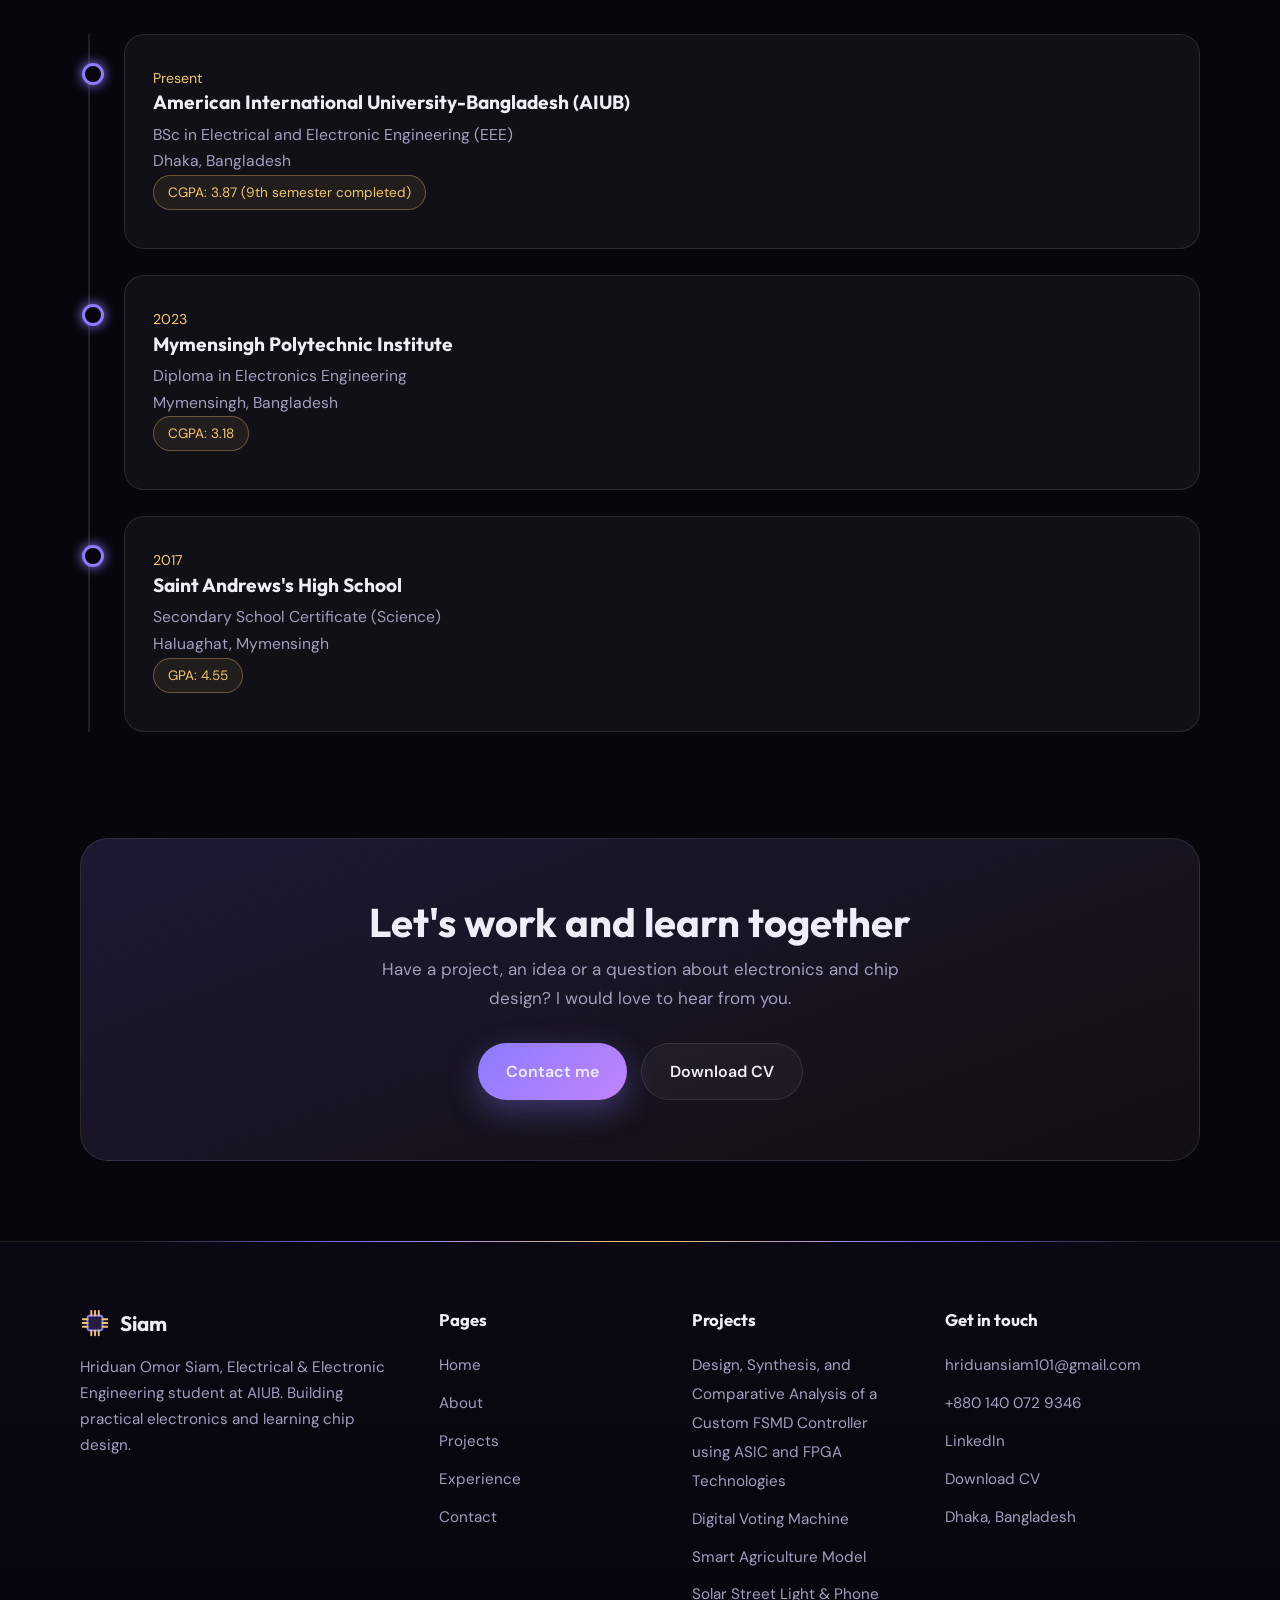
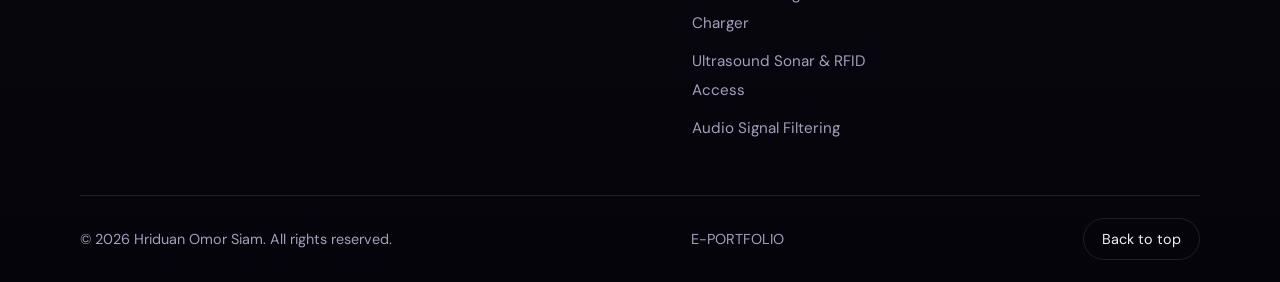
==== commit 382ff937: "Fast update" ====
--- a/about.html
+++ b/about.html
@@ -89,6 +89,7 @@
 <div>
 <h4>Projects</h4>
 <ul>
+<li><a href="project-fsmd-controller-asic-fpga.html">Design, Synthesis, and Comparative Analysis of a Custom FSMD Controller using ASIC and FPGA Technologies</a></li>
 <li><a href="project-digital-voting-machine.html">Digital Voting Machine</a></li>
 <li><a href="project-smart-agriculture-model.html">Smart Agriculture Model</a></li>
 <li><a href="project-solar-street-light.html">Solar Street Light &amp; Phone Charger</a></li>
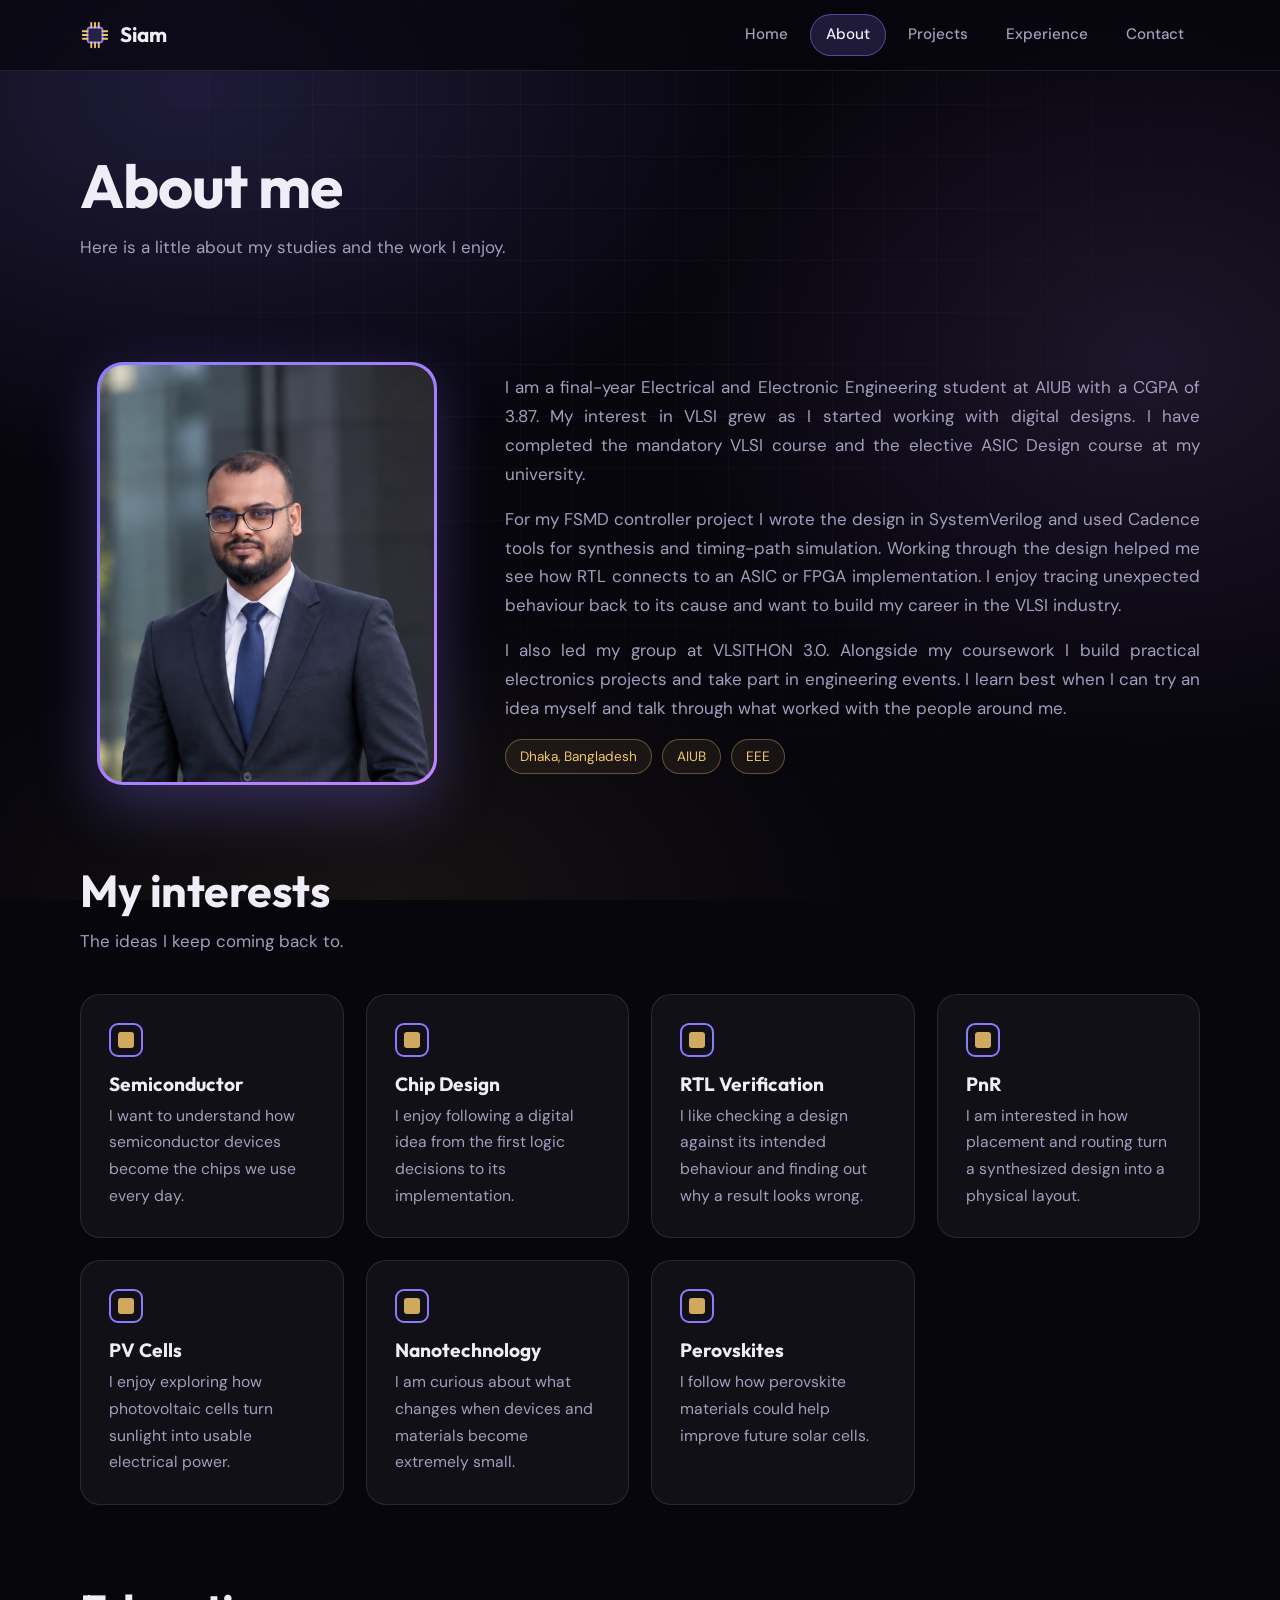
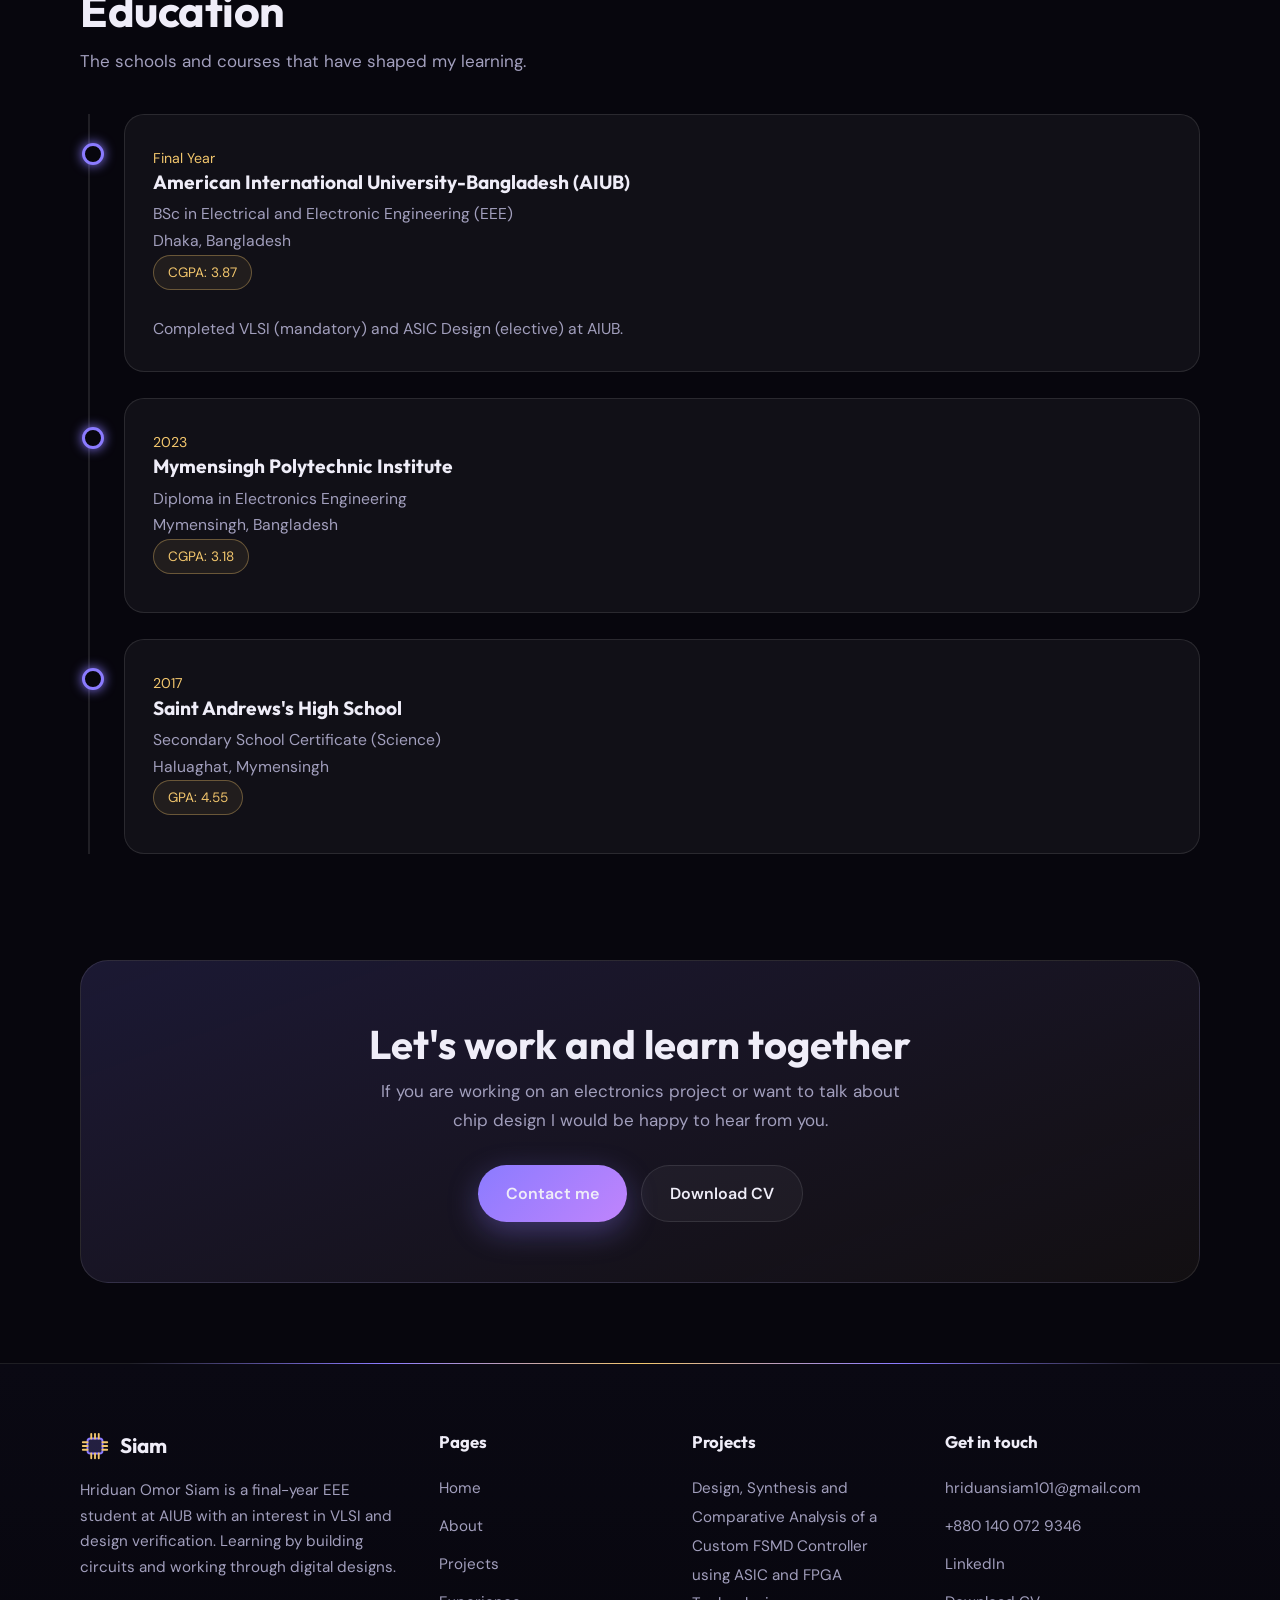
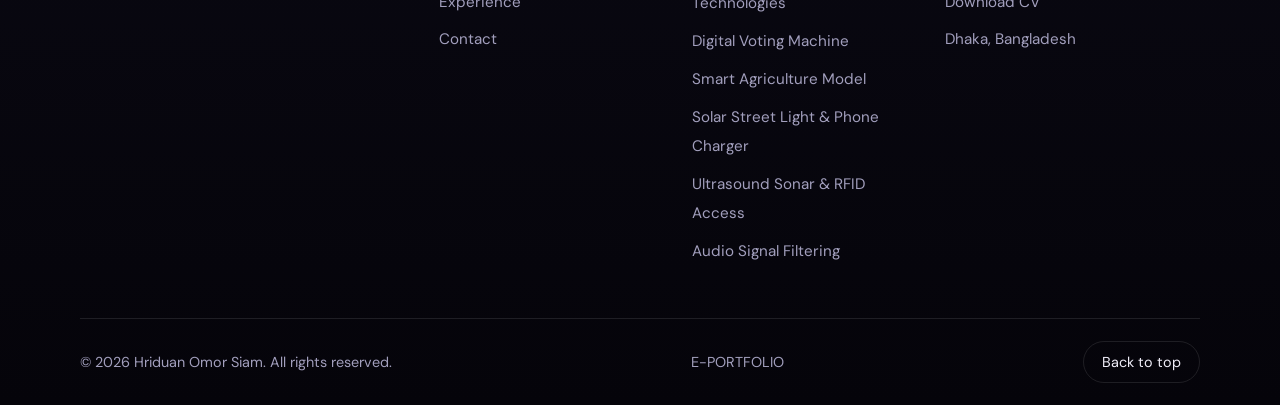
==== commit ba756b3b: "Update portfolio from archive" ====
--- a/about.html
+++ b/about.html
@@ -4,7 +4,7 @@
 <meta charset="UTF-8">
 <meta name="viewport" content="width=device-width, initial-scale=1">
 <title>About | Hriduan Omor Siam</title>
-<meta name="description" content="E-portfolio of Hriduan Omor Siam, Electrical &amp; Electronic Engineering student at AIUB.">
+<meta name="description" content="E-portfolio of Hriduan Omor Siam, Final-year EEE student focused on VLSI and design verification at AIUB.">
 <meta name="theme-color" content="#07060d">
 <link rel="icon" href="data:image/svg+xml,%3Csvg xmlns='http://www.w3.org/2000/svg' viewBox='0 0 32 32'%3E%3Crect x='7' y='7' width='18' height='18' rx='4' fill='%238b7bff'/%3E%3C/svg%3E">
 <link rel="preconnect" href="https://fonts.googleapis.com">
@@ -33,30 +33,30 @@
 <main>
 <section class="wrap page-hero">
 <h1>About me</h1>
-<p>A short story about who I am, where I study and what I love to learn.</p>
+<p>Here is a little about my studies and the work I enjoy.</p>
 </section>
 <section class="wrap section">
 <div class="about">
 <div class="photo-wrap reveal"><div class="photo-frame"><img src="assets/profile.jpg" alt="Hriduan Omor Siam"></div></div>
-<div class="reveal"><p>I am a final-year Electrical and Electronic Engineering student with a deep passion for electronics and automation. I love getting my hands dirty building practical projects that actually solve real-world problems.</p><p>Whether it is designing a smart farming system or organizing student events, I always put my heart into what I do and try to learn something new every day.</p><div class="tags"><span class="tag">Dhaka, Bangladesh</span><span class="tag">AIUB</span><span class="tag">EEE</span></div></div>
+<div class="reveal"><p>I am a final-year Electrical and Electronic Engineering student at AIUB with a CGPA of 3.87. My interest in VLSI grew as I started working with digital designs. I have completed the mandatory VLSI course and the elective ASIC Design course at my university.</p><p>For my FSMD controller project I wrote the design in SystemVerilog and used Cadence tools for synthesis and timing-path simulation. Working through the design helped me see how RTL connects to an ASIC or FPGA implementation. I enjoy tracing unexpected behaviour back to its cause and want to build my career in the VLSI industry.</p><p>I also led my group at VLSITHON 3.0. Alongside my coursework I build practical electronics projects and take part in engineering events. I learn best when I can try an idea myself and talk through what worked with the people around me.</p><div class="tags"><span class="tag">Dhaka, Bangladesh</span><span class="tag">AIUB</span><span class="tag">EEE</span></div></div>
 </div>
 </section>
 <section class="wrap">
-<div class="section-head reveal"><h2>My interests</h2><p>Where I want to grow in the future.</p></div>
+<div class="section-head reveal"><h2>My interests</h2><p>The ideas I keep coming back to.</p></div>
 <div class="grid">
-<div class="card interest reveal"><span class="dot"></span><h3>Semiconductor</h3><p>How tiny devices made of silicon run the modern world.</p></div>
-<div class="card interest reveal"><span class="dot"></span><h3>Chip Design</h3><p>Turning an idea into a working digital chip.</p></div>
-<div class="card interest reveal"><span class="dot"></span><h3>RTL Verification</h3><p>Checking that the chip design behaves exactly as planned.</p></div>
-<div class="card interest reveal"><span class="dot"></span><h3>PnR</h3><p>Place and route: giving the design a real layout on silicon.</p></div>
-<div class="card interest reveal"><span class="dot"></span><h3>PV Cells</h3><p>Photovoltaic cells that turn sunlight into electricity.</p></div>
-<div class="card interest reveal"><span class="dot"></span><h3>Nanotechnology</h3><p>Working with materials at a very tiny scale.</p></div>
-<div class="card interest reveal"><span class="dot"></span><h3>Perovskites</h3><p>A fast-growing material for next generation solar cells.</p></div>
+<div class="card interest reveal"><span class="dot"></span><h3>Semiconductor</h3><p>I want to understand how semiconductor devices become the chips we use every day.</p></div>
+<div class="card interest reveal"><span class="dot"></span><h3>Chip Design</h3><p>I enjoy following a digital idea from the first logic decisions to its implementation.</p></div>
+<div class="card interest reveal"><span class="dot"></span><h3>RTL Verification</h3><p>I like checking a design against its intended behaviour and finding out why a result looks wrong.</p></div>
+<div class="card interest reveal"><span class="dot"></span><h3>PnR</h3><p>I am interested in how placement and routing turn a synthesized design into a physical layout.</p></div>
+<div class="card interest reveal"><span class="dot"></span><h3>PV Cells</h3><p>I enjoy exploring how photovoltaic cells turn sunlight into usable electrical power.</p></div>
+<div class="card interest reveal"><span class="dot"></span><h3>Nanotechnology</h3><p>I am curious about what changes when devices and materials become extremely small.</p></div>
+<div class="card interest reveal"><span class="dot"></span><h3>Perovskites</h3><p>I follow how perovskite materials could help improve future solar cells.</p></div>
 </div>
 </section>
 <section class="wrap section">
-<div class="section-head reveal"><h2>Education</h2><p>My study journey so far.</p></div>
+<div class="section-head reveal"><h2>Education</h2><p>The schools and courses that have shaped my learning.</p></div>
 <div class="timeline">
-<div class="card t-item reveal"><small>Present</small><h3>American International University-Bangladesh (AIUB)</h3><p>BSc in Electrical and Electronic Engineering (EEE)</p><p>Dhaka, Bangladesh</p><span class="tag">CGPA: 3.87 (9th semester completed)</span></div>
+<div class="card t-item reveal"><small>Final Year</small><h3>American International University-Bangladesh (AIUB)</h3><p>BSc in Electrical and Electronic Engineering (EEE)</p><p>Dhaka, Bangladesh</p><span class="tag">CGPA: 3.87</span><p class="coursework">Completed VLSI (mandatory) and ASIC Design (elective) at AIUB.</p></div>
 <div class="card t-item reveal"><small>2023</small><h3>Mymensingh Polytechnic Institute</h3><p>Diploma in Electronics Engineering</p><p>Mymensingh, Bangladesh</p><span class="tag">CGPA: 3.18</span></div>
 <div class="card t-item reveal"><small>2017</small><h3>Saint Andrews's High School</h3><p>Secondary School Certificate (Science)</p><p>Haluaghat, Mymensingh</p><span class="tag">GPA: 4.55</span></div>
 </div>
@@ -64,7 +64,7 @@
 <section class="wrap">
 <div class="cta reveal">
 <h2>Let's work and learn together</h2>
-<p>Have a project, an idea or a question about electronics and chip design? I would love to hear from you.</p>
+<p>If you are working on an electronics project or want to talk about chip design I would be happy to hear from you.</p>
 <div class="btn-row"><a class="btn primary" href="contact.html">Contact me</a><a class="btn" href="assets/Hriduan_CV.pdf" download>Download CV</a></div>
 </div>
 </section>
@@ -74,7 +74,7 @@
 <div class="footer-top">
 <div>
 <a class="logo" href="index.html"><span class="logo-mark"><svg viewBox="0 0 32 32" width="30" height="30" aria-hidden="true"><rect x="8" y="8" width="16" height="16" rx="3" fill="rgba(139,123,255,.2)" stroke="#8b7bff" stroke-width="2"/><path d="M12 3v5M16 3v5M20 3v5M12 24v5M16 24v5M20 24v5M3 12h5M3 16h5M3 20h5M24 12h5M24 16h5M24 20h5" stroke="#f2c66d" stroke-width="2" stroke-linecap="round"/></svg></span>Siam</a>
-<p>Hriduan Omor Siam, Electrical &amp; Electronic Engineering student at AIUB. Building practical electronics and learning chip design.</p>
+<p>Hriduan Omor Siam is a final-year EEE student at AIUB with an interest in VLSI and design verification. Learning by building circuits and working through digital designs.</p>
 </div>
 <div>
 <h4>Pages</h4>
@@ -89,7 +89,7 @@
 <div>
 <h4>Projects</h4>
 <ul>
-<li><a href="project-fsmd-controller-asic-fpga.html">Design, Synthesis, and Comparative Analysis of a Custom FSMD Controller using ASIC and FPGA Technologies</a></li>
+<li><a href="project-fsmd-controller-asic-fpga.html">Design, Synthesis and Comparative Analysis of a Custom FSMD Controller using ASIC and FPGA Technologies</a></li>
 <li><a href="project-digital-voting-machine.html">Digital Voting Machine</a></li>
 <li><a href="project-smart-agriculture-model.html">Smart Agriculture Model</a></li>
 <li><a href="project-solar-street-light.html">Solar Street Light &amp; Phone Charger</a></li>
--- a/style.css
+++ b/style.css
@@ -287,6 +287,16 @@
   *,*::before,*::after{animation-duration:.01ms !important;animation-iteration-count:1 !important;transition-duration:.01ms !important}
   .reveal{animation:none}
   #loader{display:none}
+  .rotator span{animation:none !important;opacity:1;display:none;transform:none}
+  .rotator span:first-child{display:block}
+}
+
+/* Readable long-form text and image provenance; original brand tokens preserved. */
+.coursework{margin-top:16px;color:var(--muted)}
+.image-note{font-size:.875rem;line-height:1.6;color:var(--muted);margin:12px 0 18px;text-align:left}
+.tile-body .image-note{margin:10px 0 0;font-size:.875rem}
+@media(min-width:768px){
+  .about .reveal > p,.text-block > p{text-align:justify;text-justify:inter-word;hyphens:auto}
 }
 
 @keyframes wordShow{
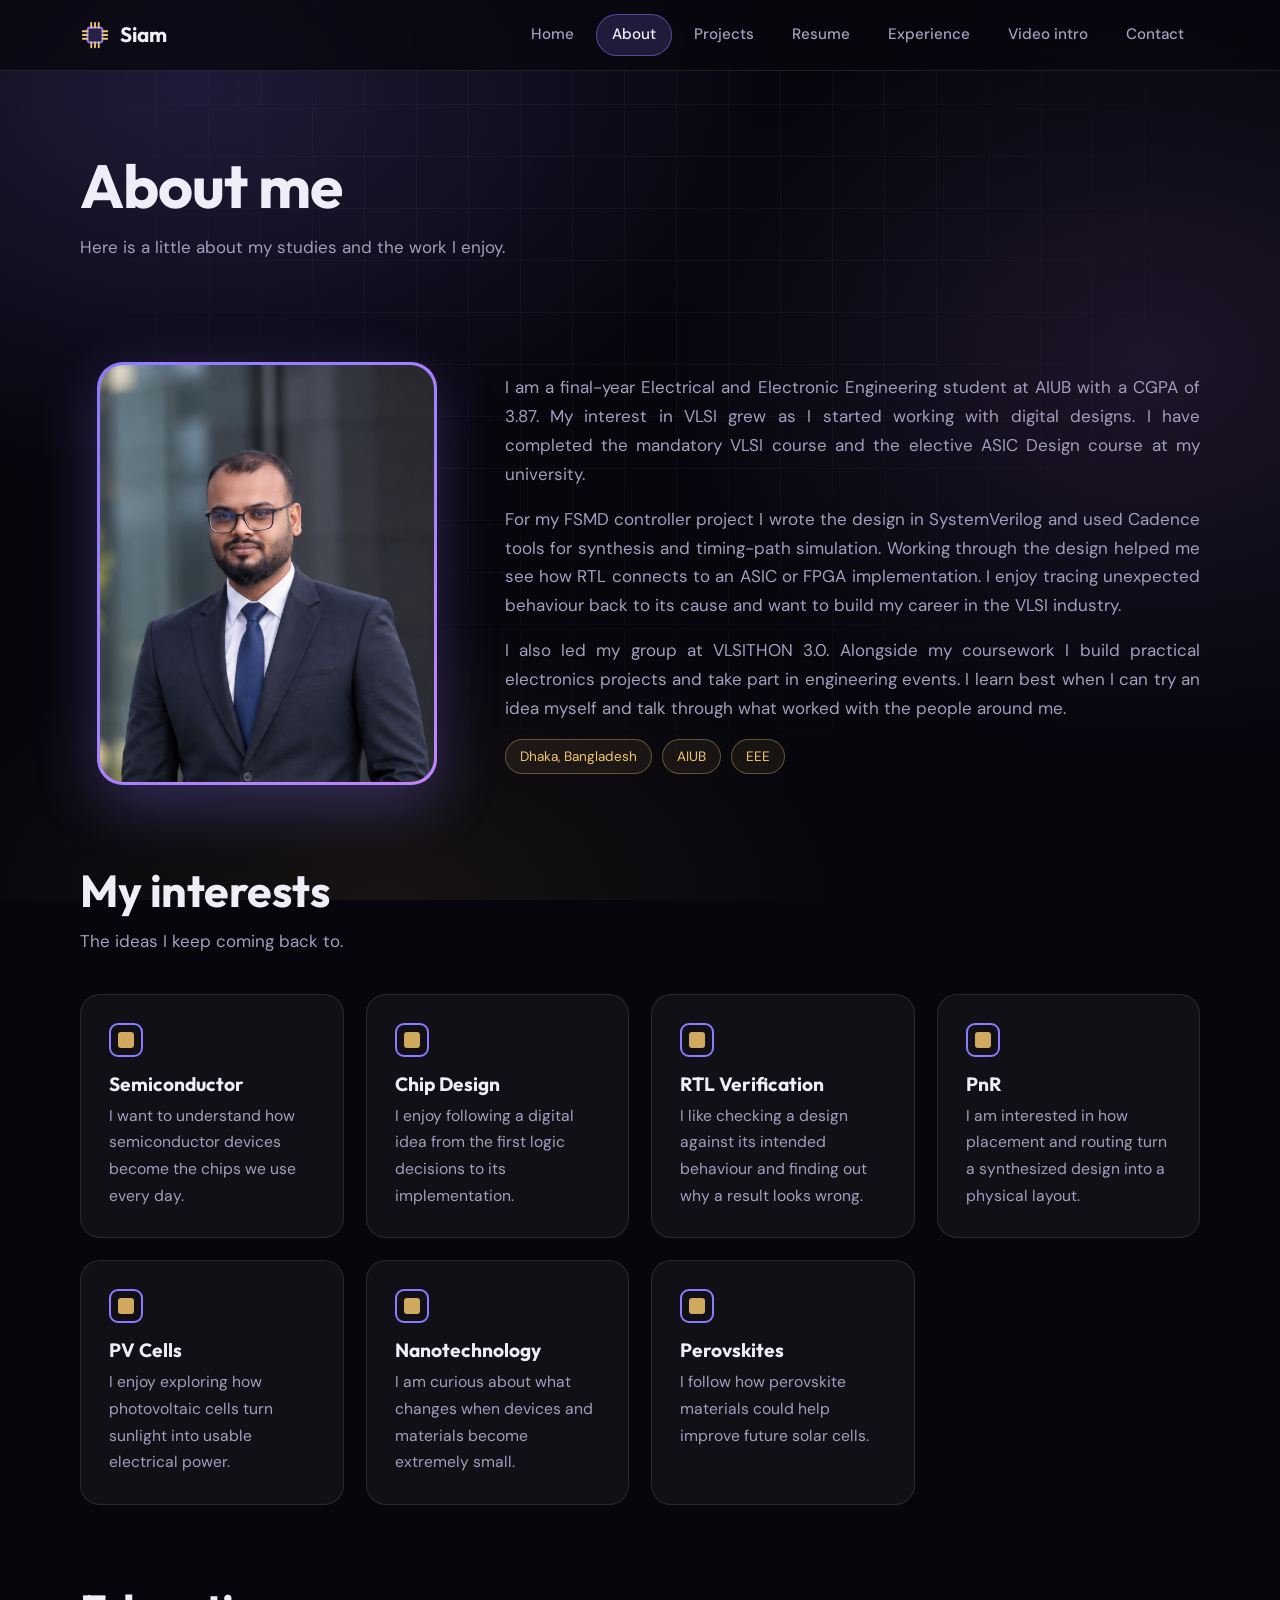
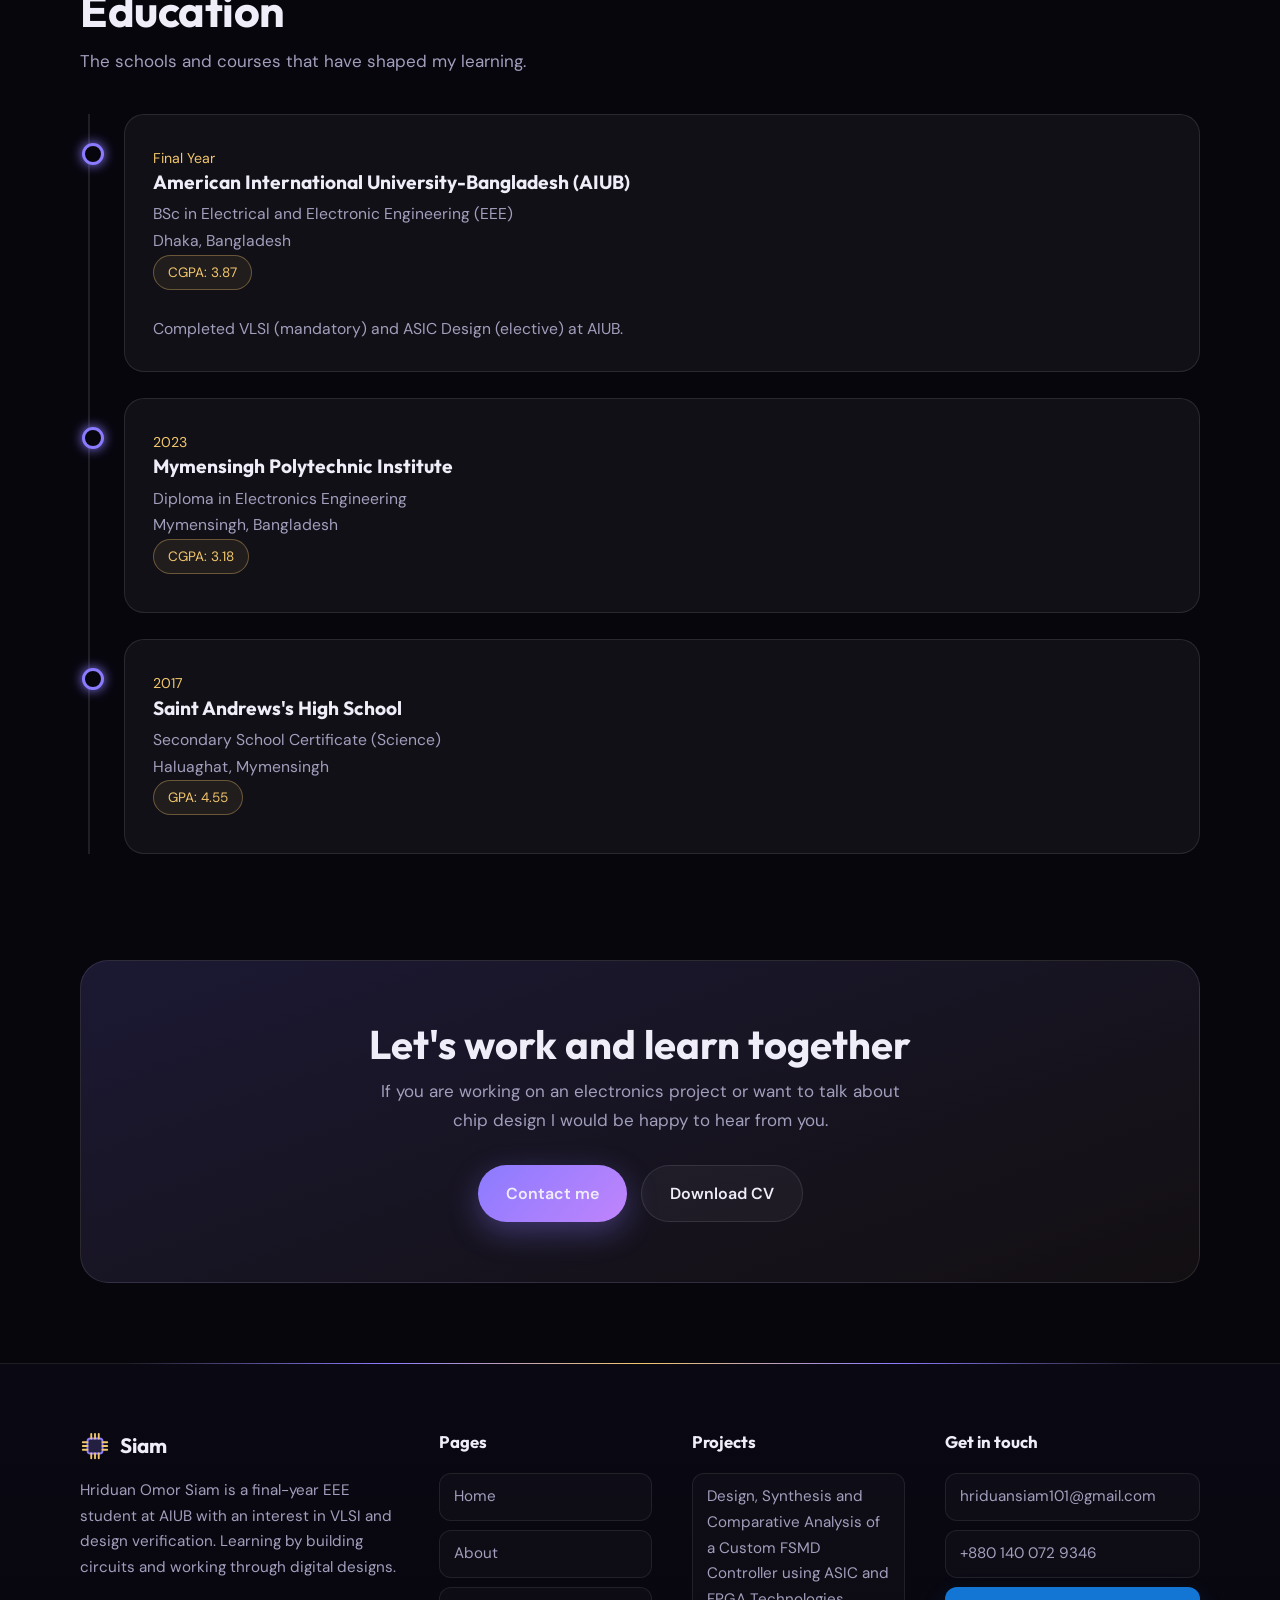
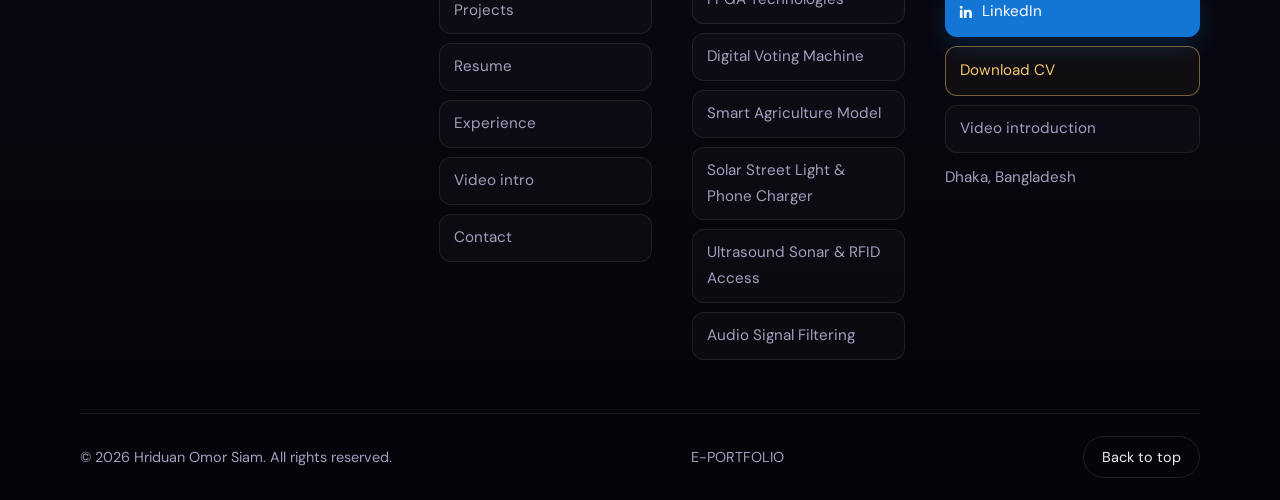
==== commit be475321: "Refine portfolio visuals and project media" ====
--- a/about.html
+++ b/about.html
@@ -24,7 +24,9 @@
 <li><a href="index.html">Home</a></li>
 <li><a href="about.html" class="active">About</a></li>
 <li><a href="projects.html">Projects</a></li>
+<li><a href="resume.html">Resume</a></li>
 <li><a href="experience.html">Experience</a></li>
+<li><a href="video-introduction.html">Video intro</a></li>
 <li><a href="contact.html">Contact</a></li>
 </ul>
 </nav>
@@ -72,38 +74,41 @@
 <footer class="footer">
 <div class="wrap">
 <div class="footer-top">
-<div>
+<div class="footer-about">
 <a class="logo" href="index.html"><span class="logo-mark"><svg viewBox="0 0 32 32" width="30" height="30" aria-hidden="true"><rect x="8" y="8" width="16" height="16" rx="3" fill="rgba(139,123,255,.2)" stroke="#8b7bff" stroke-width="2"/><path d="M12 3v5M16 3v5M20 3v5M12 24v5M16 24v5M20 24v5M3 12h5M3 16h5M3 20h5M24 12h5M24 16h5M24 20h5" stroke="#f2c66d" stroke-width="2" stroke-linecap="round"/></svg></span>Siam</a>
 <p>Hriduan Omor Siam is a final-year EEE student at AIUB with an interest in VLSI and design verification. Learning by building circuits and working through digital designs.</p>
 </div>
 <div>
 <h4>Pages</h4>
 <ul>
-<li><a href="index.html">Home</a></li>
-<li><a href="about.html">About</a></li>
-<li><a href="projects.html">Projects</a></li>
-<li><a href="experience.html">Experience</a></li>
-<li><a href="contact.html">Contact</a></li>
+<li><a class="footer-link" href="index.html">Home</a></li>
+<li><a class="footer-link" href="about.html">About</a></li>
+<li><a class="footer-link" href="projects.html">Projects</a></li>
+<li><a class="footer-link" href="resume.html">Resume</a></li>
+<li><a class="footer-link" href="experience.html">Experience</a></li>
+<li><a class="footer-link" href="video-introduction.html">Video intro</a></li>
+<li><a class="footer-link" href="contact.html">Contact</a></li>
 </ul>
 </div>
 <div>
 <h4>Projects</h4>
 <ul>
-<li><a href="project-fsmd-controller-asic-fpga.html">Design, Synthesis and Comparative Analysis of a Custom FSMD Controller using ASIC and FPGA Technologies</a></li>
-<li><a href="project-digital-voting-machine.html">Digital Voting Machine</a></li>
-<li><a href="project-smart-agriculture-model.html">Smart Agriculture Model</a></li>
-<li><a href="project-solar-street-light.html">Solar Street Light &amp; Phone Charger</a></li>
-<li><a href="project-ultrasound-sonar-rfid.html">Ultrasound Sonar &amp; RFID Access</a></li>
-<li><a href="project-audio-signal-filtering.html">Audio Signal Filtering</a></li>
+<li><a class="footer-link" href="project-fsmd-controller-asic-fpga.html">Design, Synthesis and Comparative Analysis of a Custom FSMD Controller using ASIC and FPGA Technologies</a></li>
+<li><a class="footer-link" href="project-digital-voting-machine.html">Digital Voting Machine</a></li>
+<li><a class="footer-link" href="project-smart-agriculture-model.html">Smart Agriculture Model</a></li>
+<li><a class="footer-link" href="project-solar-street-light.html">Solar Street Light &amp; Phone Charger</a></li>
+<li><a class="footer-link" href="project-ultrasound-sonar-rfid.html">Ultrasound Sonar &amp; RFID Access</a></li>
+<li><a class="footer-link" href="project-audio-signal-filtering.html">Audio Signal Filtering</a></li>
 </ul>
 </div>
 <div>
 <h4>Get in touch</h4>
 <ul>
-<li><a href="mailto:hriduansiam101@gmail.com">hriduansiam101@gmail.com</a></li>
-<li><a href="tel:+8801400729346">+880 140 072 9346</a></li>
-<li><a href="https://www.linkedin.com/in/hriduan-omor-siam-27870b363" target="_blank" rel="noopener">LinkedIn</a></li>
-<li><a href="assets/Hriduan_CV.pdf" download>Download CV</a></li>
+<li><a class="footer-link" href="mailto:hriduansiam101@gmail.com">hriduansiam101@gmail.com</a></li>
+<li><a class="footer-link" href="tel:+8801400729346">+880 140 072 9346</a></li>
+<li><a class="footer-social" href="https://www.linkedin.com/in/hriduan-omor-siam-27870b363" target="_blank" rel="noopener"><b>in</b> LinkedIn</a></li>
+<li><a class="footer-download" href="resume.html">Download CV</a></li>
+<li><a class="footer-link" href="video-introduction.html">Video introduction</a></li>
 <li><span style="color:var(--muted);font-size:.95rem">Dhaka, Bangladesh</span></li>
 </ul>
 </div>
--- a/style.css
+++ b/style.css
@@ -107,14 +107,15 @@
   background-image:linear-gradient(rgba(139,123,255,.07) 1px,transparent 1px),linear-gradient(90deg,rgba(139,123,255,.07) 1px,transparent 1px);background-size:26px 26px}
 .chip-label{position:absolute;top:16px;left:20px;font-size:.85rem;color:var(--gold)}
 .chip-svg{width:100%;max-width:340px;height:auto;filter:drop-shadow(0 0 25px rgba(139,123,255,.35))}
-.pin{fill:var(--gold)}
-.trace{fill:none;stroke:var(--main);stroke-width:1.6;stroke-dasharray:5 9;animation:flow 2.5s linear infinite;opacity:.85}
-.node{fill:var(--gold);animation:pulse 2s infinite}
-.die{fill:#120f24;stroke:var(--main);stroke-width:2}
-.die-inner{fill:none;stroke:rgba(139,123,255,.45);stroke-width:1}
-.die-text{fill:#fff;font-family:var(--head);font-weight:700;font-size:38px;text-anchor:middle}
-.die-sub{fill:var(--gold);font-family:var(--head);font-size:11px;text-anchor:middle}
-.chip-core{animation:chipGlow 2.4s ease-in-out infinite}
+.chip-die{fill:#120f24;stroke:var(--main);stroke-width:2}
+.chip-block{fill:rgba(139,123,255,.16);stroke:rgba(139,123,255,.65);stroke-width:1.5}
+.chip-bus{fill:none;stroke:var(--gold);stroke-width:2.5;stroke-linecap:round;stroke-dasharray:5 7;animation:flow 2.2s linear infinite}
+.chip-bus-delay{stroke:var(--main2);animation-delay:-.8s}
+.chip-node{fill:var(--gold);animation:pulse 2s infinite}
+.chip-label{fill:#fff;font-family:var(--head);font-weight:700;font-size:12px;text-anchor:middle;letter-spacing:1px}
+.chip-port{fill:var(--gold);font-family:var(--head);font-size:10px;font-weight:700;letter-spacing:1px}
+.chip-core-text{fill:#fff;font-family:var(--head);font-weight:700;font-size:28px;text-anchor:middle}
+.chip-sub{fill:var(--gold);font-family:var(--head);font-size:9px;text-anchor:middle;letter-spacing:1px}
 .chip-stats{border-left:1px solid var(--line)}
 .stat{padding:26px 30px;border-bottom:1px solid var(--line)}
 .stat:last-child{border-bottom:none}
@@ -231,10 +232,41 @@
 .footer p{color:var(--muted);font-size:.95rem;max-width:320px;margin-top:14px}
 .footer li{margin-bottom:9px}
 .footer li a{color:var(--muted);text-decoration:none;font-size:.95rem;transition:.25s}
-.footer li a:hover{color:var(--gold);padding-left:5px}
+.footer-link{display:block;padding:10px 14px;border:1px solid rgba(255,255,255,.08);border-radius:12px;background:rgba(255,255,255,.025)}
+.footer-link:hover{color:var(--text);border-color:rgba(139,123,255,.55);background:rgba(139,123,255,.1);transform:translateX(4px)}
+.footer-social,.footer-download{display:flex;align-items:center;gap:9px;padding:11px 14px;border-radius:12px}
+.footer-social{color:#fff!important;background:#1476d4;box-shadow:0 10px 24px rgba(20,118,212,.2)}
+.footer-social b{font-family:var(--head);font-size:1.05rem}
+.footer-social:hover,.footer-download:hover{transform:translateY(-2px);filter:brightness(1.08)}
+.footer-download{color:var(--gold)!important;border:1px solid rgba(242,198,109,.45);background:rgba(242,198,109,.04)}
+.footer-about .logo{margin-bottom:6px}
 .footer-bottom{display:flex;justify-content:space-between;align-items:center;flex-wrap:wrap;gap:14px;padding:22px 0;border-top:1px solid var(--line);color:var(--muted);font-size:.9rem}
 .to-top{display:inline-block;text-decoration:none;cursor:pointer;background:none;border:1px solid var(--line);color:var(--text);border-radius:999px;padding:8px 18px;font:inherit;font-size:.9rem;transition:.3s}
 .to-top:hover{border-color:var(--gold);color:var(--gold)}
+
+/* ---------- RESUME AND VIDEO INTRODUCTION ---------- */
+.resume-layout,.video-layout{display:grid;grid-template-columns:.75fr 1.25fr;gap:26px;align-items:stretch}
+.resume-copy{display:flex;flex-direction:column;justify-content:center;background:linear-gradient(145deg,rgba(139,123,255,.14),rgba(255,255,255,.03))}
+.resume-copy h2{font-size:clamp(1.7rem,4vw,2.5rem);margin:8px 0}
+.resume-copy p{color:var(--muted)}
+.resume-kicker{color:var(--gold)!important;font-size:.86rem;text-transform:uppercase;letter-spacing:.08em}
+.resume-viewer{padding:10px;min-height:620px}
+.resume-viewer object{display:block;width:100%;height:600px;border-radius:14px;background:#fff}
+.video-card{display:flex;flex-direction:column;justify-content:center}
+.intro-heading{display:flex;align-items:center;justify-content:space-between;gap:14px;margin-bottom:16px}
+.intro-state{color:var(--muted);font-size:.84rem}
+.intro-poster{display:grid;grid-template-columns:180px 1fr;gap:22px;align-items:center;padding:20px;border-radius:16px;background:linear-gradient(135deg,rgba(139,123,255,.18),rgba(242,198,109,.08));border:1px solid var(--line)}
+.intro-poster img{width:180px;height:220px;object-fit:cover;border-radius:12px;box-shadow:0 12px 30px rgba(0,0,0,.3);animation:posterFloat 5s ease-in-out infinite}
+.intro-poster div{display:flex;flex-direction:column;gap:12px}
+.intro-poster strong{font-family:var(--head);font-size:clamp(1.4rem,3vw,2.2rem)}
+.intro-poster span:not(.tag){color:var(--muted)}
+.video-status{color:var(--muted);margin-top:18px;font-size:.95rem}
+.intro-meta{display:grid;grid-template-columns:repeat(3,1fr);gap:10px;margin-top:18px}
+.intro-meta span{padding:10px 12px;border:1px solid var(--line);border-radius:12px;color:var(--muted);font-size:.8rem}
+.intro-meta b{display:block;color:var(--text);font-family:var(--head);font-size:.85rem;margin-bottom:2px}
+.script-card h2{margin:12px 0 18px}
+.script-card ol{padding-left:24px;color:var(--muted)}
+.script-card li{padding-left:8px;margin-bottom:12px}
 
 /* ---------- ANIMATIONS ---------- */
 /* slide-in when scrolling (browsers that do not know it just show everything) */
@@ -253,10 +285,12 @@
 @keyframes borderMove{to{background-position:300% 0}}
 @keyframes pinOn{50%{opacity:1;box-shadow:0 0 12px var(--gold)}}
 @keyframes chipGlow{50%{box-shadow:0 0 34px rgba(139,123,255,.55)}}
+@keyframes posterFloat{50%{transform:translateY(-6px) rotate(1deg)}}
 
 /* ---------- RESPONSIVE ---------- */
 @media (max-width:900px){
   .hero,.about,.contact,.detail{grid-template-columns:1fr}
+  .resume-layout,.video-layout{grid-template-columns:1fr}
   .hero{padding-top:50px}
   .photo-wrap{order:-1;max-width:260px}
   .photo-badge{left:50%;transform:translateX(-50%);bottom:-16px;white-space:nowrap}
@@ -282,6 +316,9 @@
   .chip-stats{grid-template-columns:1fr}
   .stat{border-right:none;border-bottom:1px solid var(--line)}
   .gallery{grid-template-columns:1fr}
+  .intro-poster{grid-template-columns:1fr}
+  .intro-poster img{width:150px;height:185px}
+  .intro-meta{grid-template-columns:1fr}
 }
 @media (prefers-reduced-motion:reduce){
   *,*::before,*::after{animation-duration:.01ms !important;animation-iteration-count:1 !important;transition-duration:.01ms !important}
@@ -289,6 +326,7 @@
   #loader{display:none}
   .rotator span{animation:none !important;opacity:1;display:none;transform:none}
   .rotator span:first-child{display:block}
+  .intro-poster img{animation:none}
 }
 
 /* Readable long-form text and image provenance; original brand tokens preserved. */
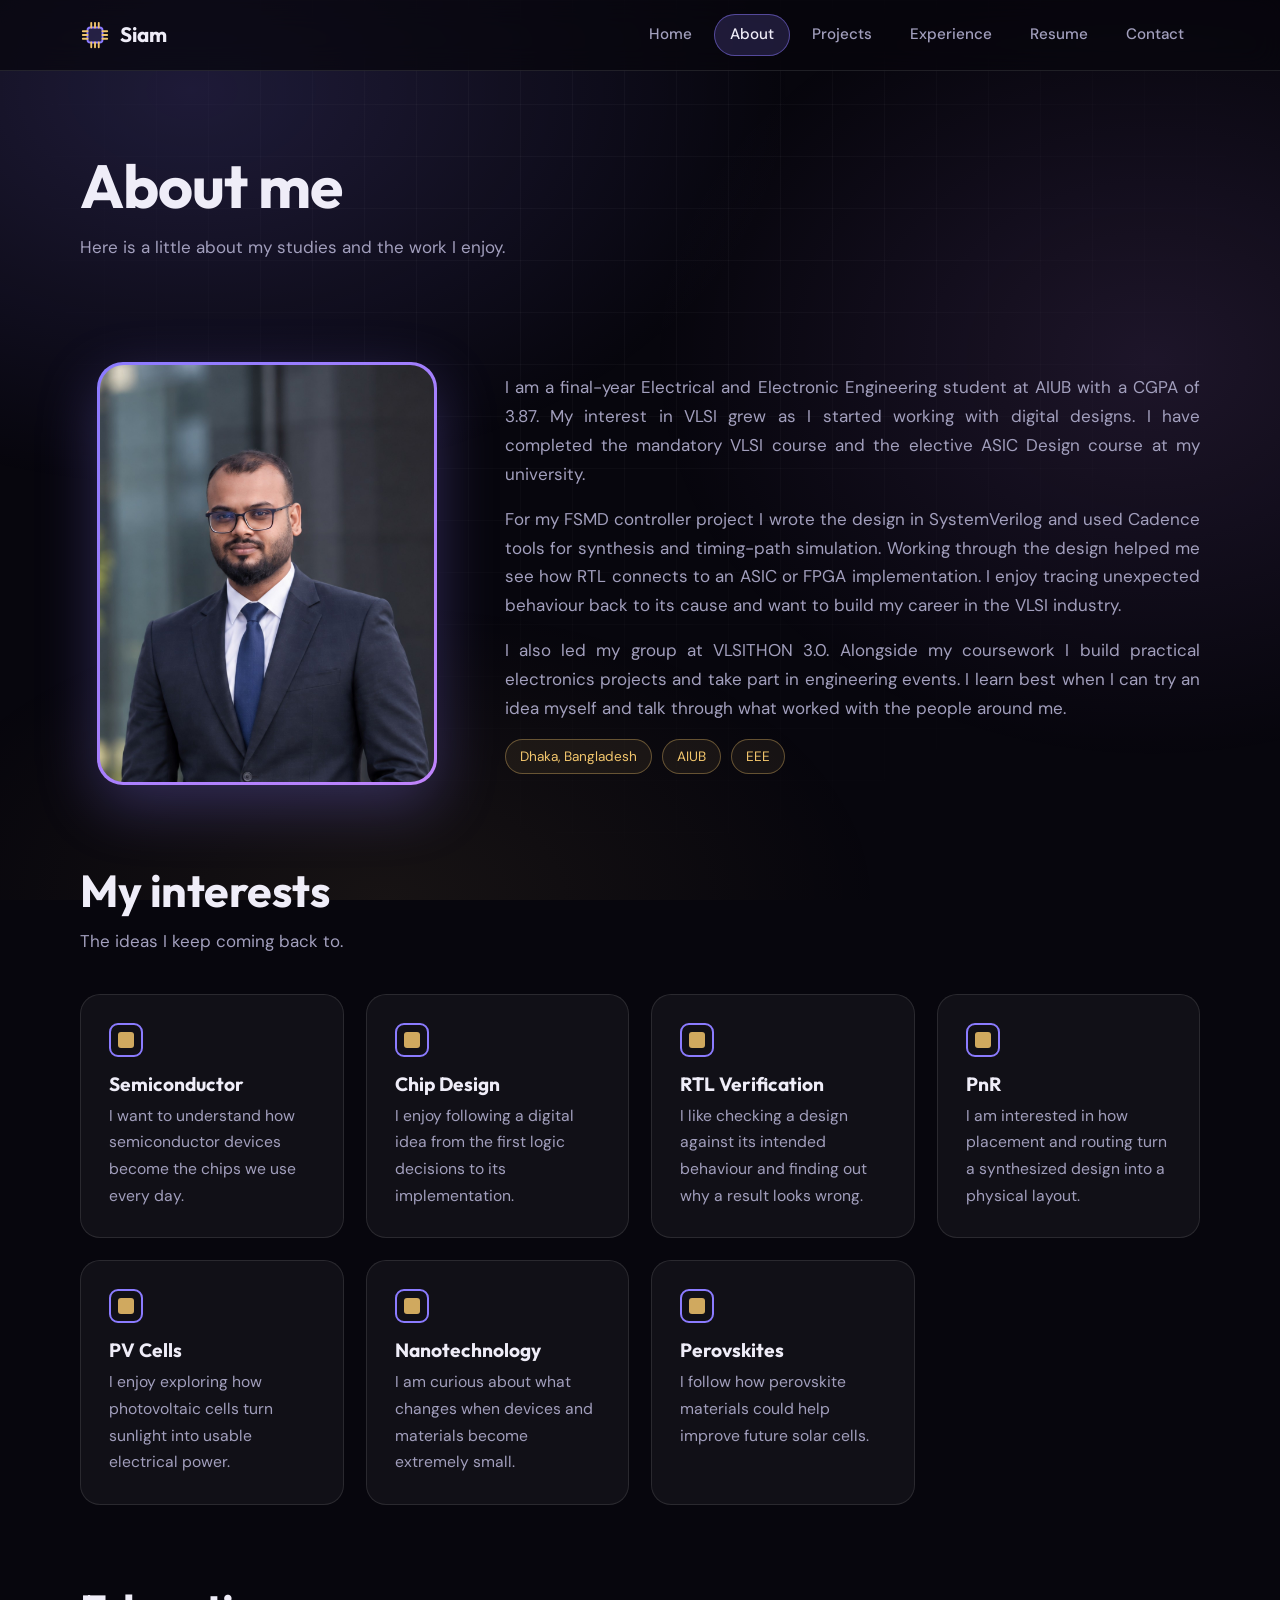
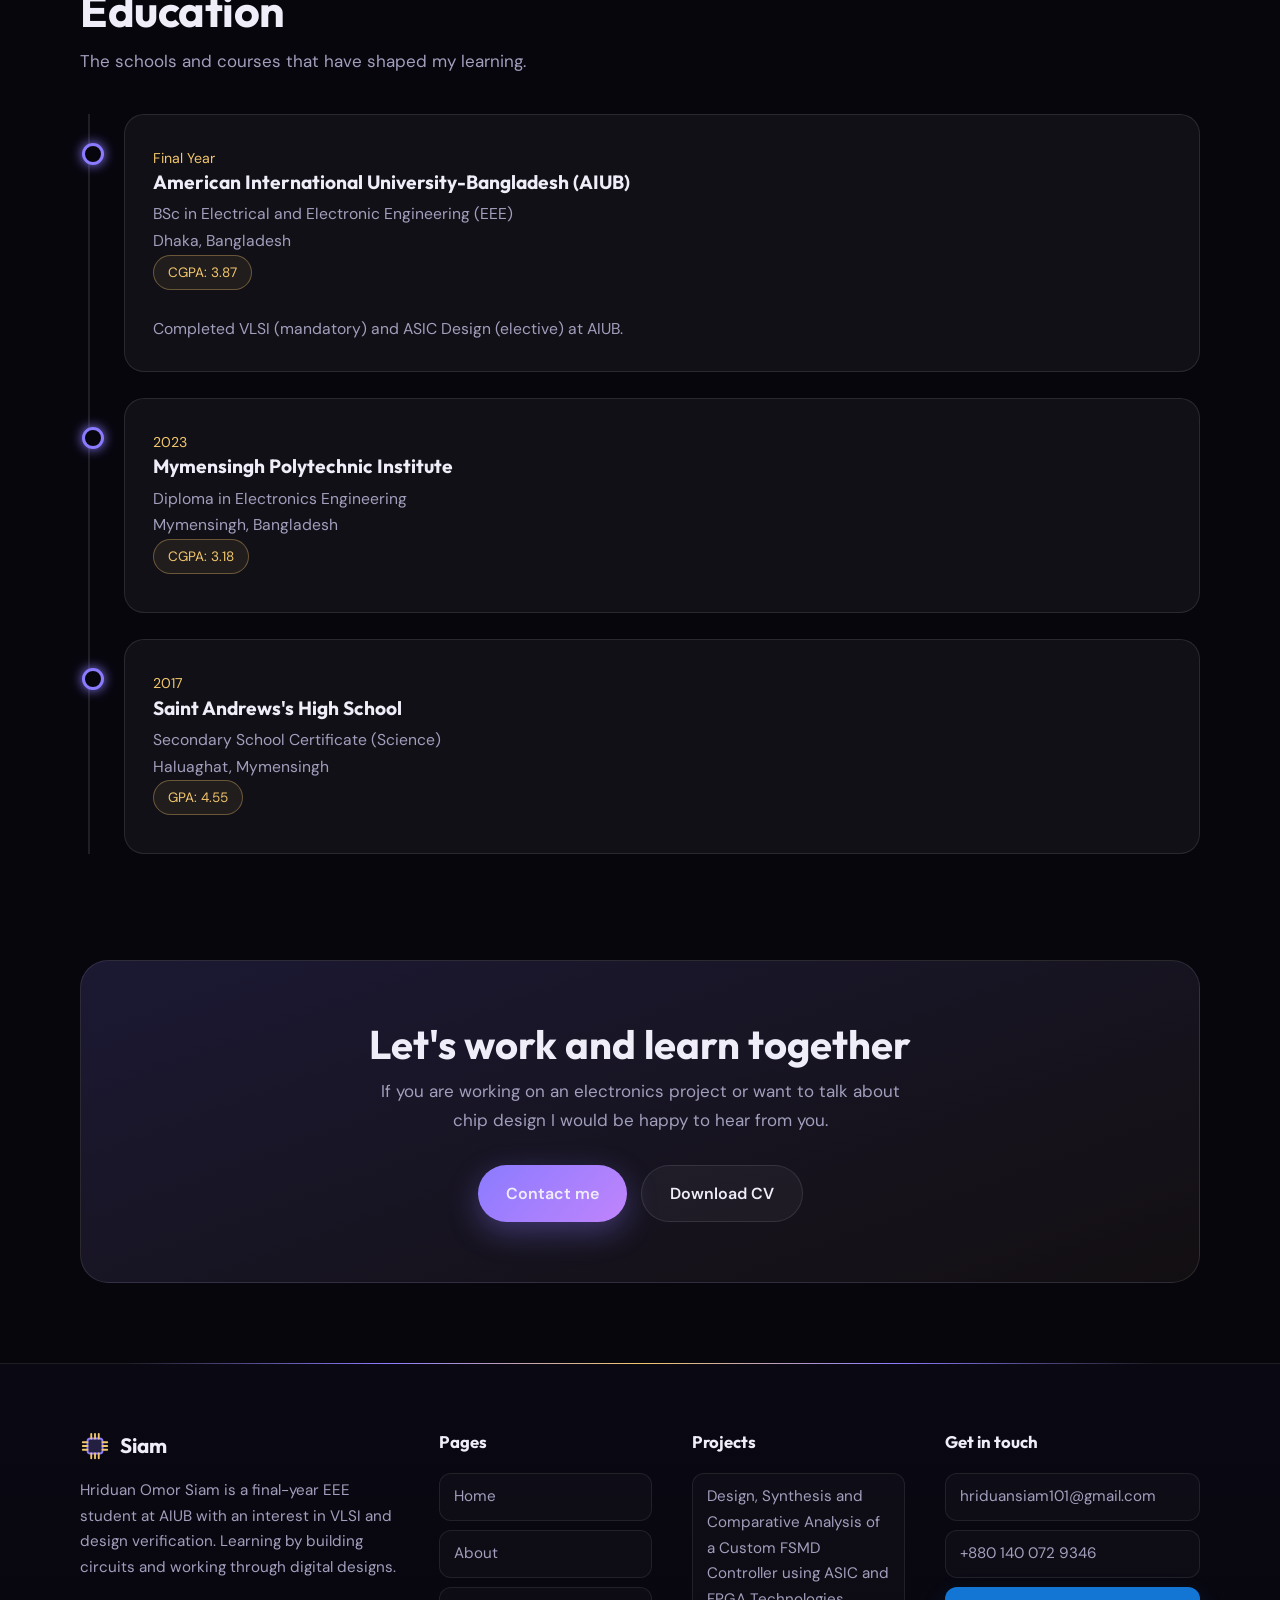
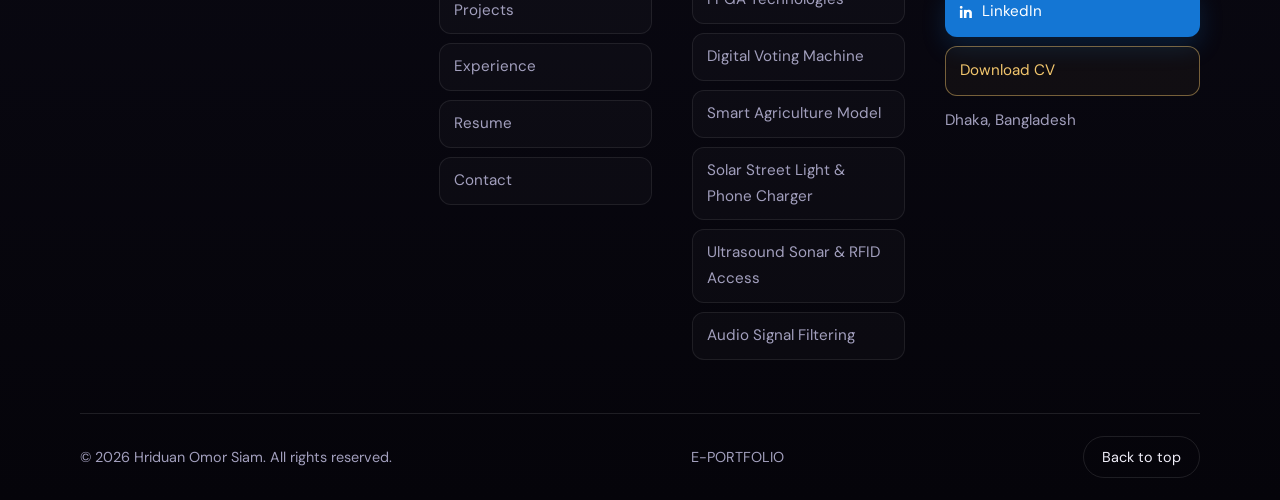
==== commit 24d5b616: "Restructure project assets and optional intro video" ====
--- a/about.html
+++ b/about.html
@@ -24,9 +24,8 @@
 <li><a href="index.html">Home</a></li>
 <li><a href="about.html" class="active">About</a></li>
 <li><a href="projects.html">Projects</a></li>
+<li><a href="experience.html">Experience</a></li>
 <li><a href="resume.html">Resume</a></li>
-<li><a href="experience.html">Experience</a></li>
-<li><a href="video-introduction.html">Video intro</a></li>
 <li><a href="contact.html">Contact</a></li>
 </ul>
 </nav>
@@ -84,9 +83,8 @@
 <li><a class="footer-link" href="index.html">Home</a></li>
 <li><a class="footer-link" href="about.html">About</a></li>
 <li><a class="footer-link" href="projects.html">Projects</a></li>
+<li><a class="footer-link" href="experience.html">Experience</a></li>
 <li><a class="footer-link" href="resume.html">Resume</a></li>
-<li><a class="footer-link" href="experience.html">Experience</a></li>
-<li><a class="footer-link" href="video-introduction.html">Video intro</a></li>
 <li><a class="footer-link" href="contact.html">Contact</a></li>
 </ul>
 </div>
@@ -108,7 +106,6 @@
 <li><a class="footer-link" href="tel:+8801400729346">+880 140 072 9346</a></li>
 <li><a class="footer-social" href="https://www.linkedin.com/in/hriduan-omor-siam-27870b363" target="_blank" rel="noopener"><b>in</b> LinkedIn</a></li>
 <li><a class="footer-download" href="resume.html">Download CV</a></li>
-<li><a class="footer-link" href="video-introduction.html">Video introduction</a></li>
 <li><span style="color:var(--muted);font-size:.95rem">Dhaka, Bangladesh</span></li>
 </ul>
 </div>
--- a/style.css
+++ b/style.css
@@ -107,15 +107,14 @@
   background-image:linear-gradient(rgba(139,123,255,.07) 1px,transparent 1px),linear-gradient(90deg,rgba(139,123,255,.07) 1px,transparent 1px);background-size:26px 26px}
 .chip-label{position:absolute;top:16px;left:20px;font-size:.85rem;color:var(--gold)}
 .chip-svg{width:100%;max-width:340px;height:auto;filter:drop-shadow(0 0 25px rgba(139,123,255,.35))}
-.chip-die{fill:#120f24;stroke:var(--main);stroke-width:2}
-.chip-block{fill:rgba(139,123,255,.16);stroke:rgba(139,123,255,.65);stroke-width:1.5}
-.chip-bus{fill:none;stroke:var(--gold);stroke-width:2.5;stroke-linecap:round;stroke-dasharray:5 7;animation:flow 2.2s linear infinite}
-.chip-bus-delay{stroke:var(--main2);animation-delay:-.8s}
-.chip-node{fill:var(--gold);animation:pulse 2s infinite}
-.chip-label{fill:#fff;font-family:var(--head);font-weight:700;font-size:12px;text-anchor:middle;letter-spacing:1px}
-.chip-port{fill:var(--gold);font-family:var(--head);font-size:10px;font-weight:700;letter-spacing:1px}
-.chip-core-text{fill:#fff;font-family:var(--head);font-weight:700;font-size:28px;text-anchor:middle}
-.chip-sub{fill:var(--gold);font-family:var(--head);font-size:9px;text-anchor:middle;letter-spacing:1px}
+.pin{fill:var(--gold)}
+.trace{fill:none;stroke:var(--main);stroke-width:1.6;stroke-dasharray:5 9;animation:flow 2.5s linear infinite;opacity:.85}
+.node{fill:var(--gold);animation:pulse 2s infinite}
+.die{fill:#120f24;stroke:var(--main);stroke-width:2}
+.die-inner{fill:none;stroke:rgba(139,123,255,.45);stroke-width:1}
+.die-text{fill:#fff;font-family:var(--head);font-weight:700;font-size:38px;text-anchor:middle}
+.die-sub{fill:var(--gold);font-family:var(--head);font-size:11px;text-anchor:middle}
+.chip-core{animation:chipGlow 2.4s ease-in-out infinite}
 .chip-stats{border-left:1px solid var(--line)}
 .stat{padding:26px 30px;border-bottom:1px solid var(--line)}
 .stat:last-child{border-bottom:none}
@@ -251,7 +250,13 @@
 .resume-copy p{color:var(--muted)}
 .resume-kicker{color:var(--gold)!important;font-size:.86rem;text-transform:uppercase;letter-spacing:.08em}
 .resume-viewer{padding:10px;min-height:620px}
-.resume-viewer object{display:block;width:100%;height:600px;border-radius:14px;background:#fff}
+.resume-viewer iframe{display:block;width:100%;height:600px;border:0;border-radius:14px;background:#fff}
+.resume-fallback{margin:12px 4px 2px;color:var(--muted);font-size:.9rem}
+.resume-fallback a{color:var(--gold)}
+.home-video{display:grid;grid-template-columns:.75fr 1.25fr;gap:26px;align-items:center;margin-top:24px;padding:24px;border:1px solid var(--line);border-radius:var(--radius);background:linear-gradient(135deg,rgba(139,123,255,.12),rgba(242,198,109,.04))}
+.home-video-copy h2{margin:12px 0 8px;font-size:clamp(1.5rem,3vw,2.2rem)}
+.home-video-copy p{color:var(--muted)}
+.home-video video{width:100%;max-height:360px;border-radius:14px;background:#05040a;box-shadow:0 16px 40px rgba(0,0,0,.28)}
 .video-card{display:flex;flex-direction:column;justify-content:center}
 .intro-heading{display:flex;align-items:center;justify-content:space-between;gap:14px;margin-bottom:16px}
 .intro-state{color:var(--muted);font-size:.84rem}
@@ -291,6 +296,7 @@
 @media (max-width:900px){
   .hero,.about,.contact,.detail{grid-template-columns:1fr}
   .resume-layout,.video-layout{grid-template-columns:1fr}
+  .home-video{grid-template-columns:1fr}
   .hero{padding-top:50px}
   .photo-wrap{order:-1;max-width:260px}
   .photo-badge{left:50%;transform:translateX(-50%);bottom:-16px;white-space:nowrap}
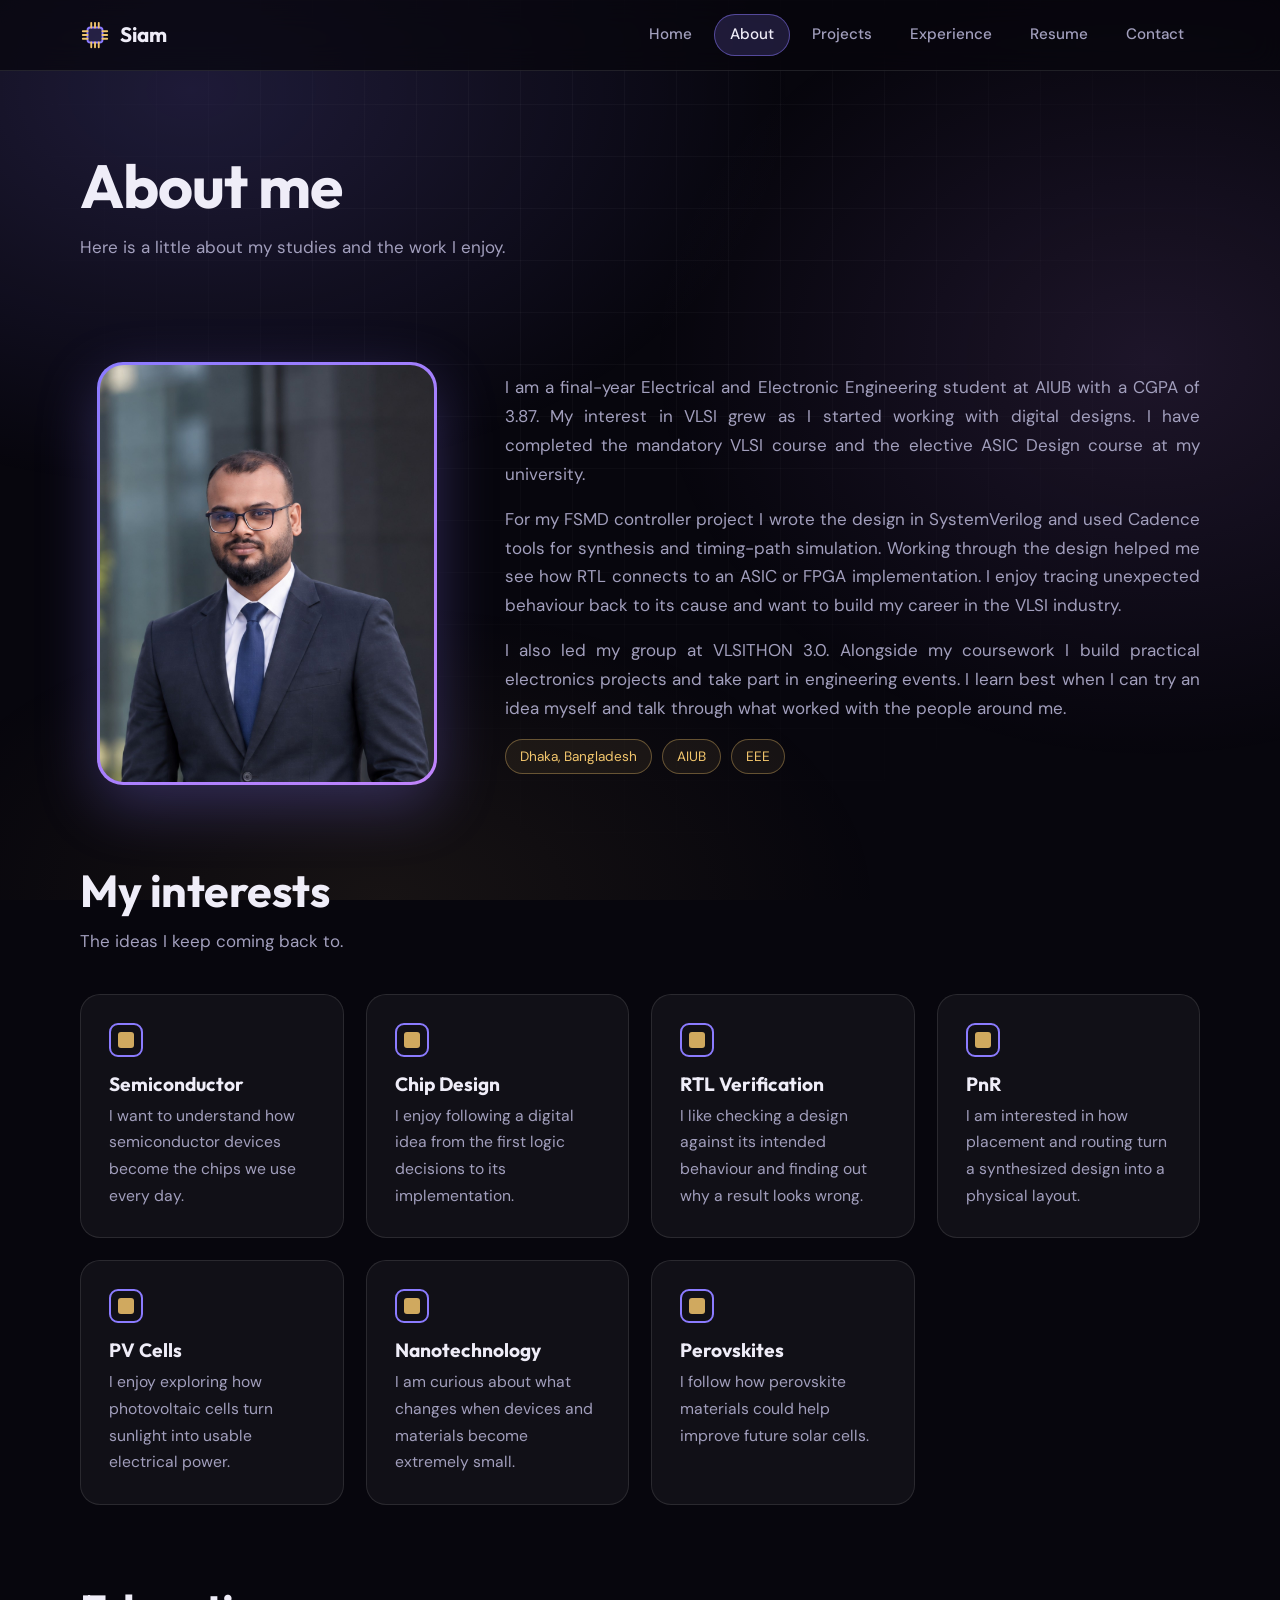
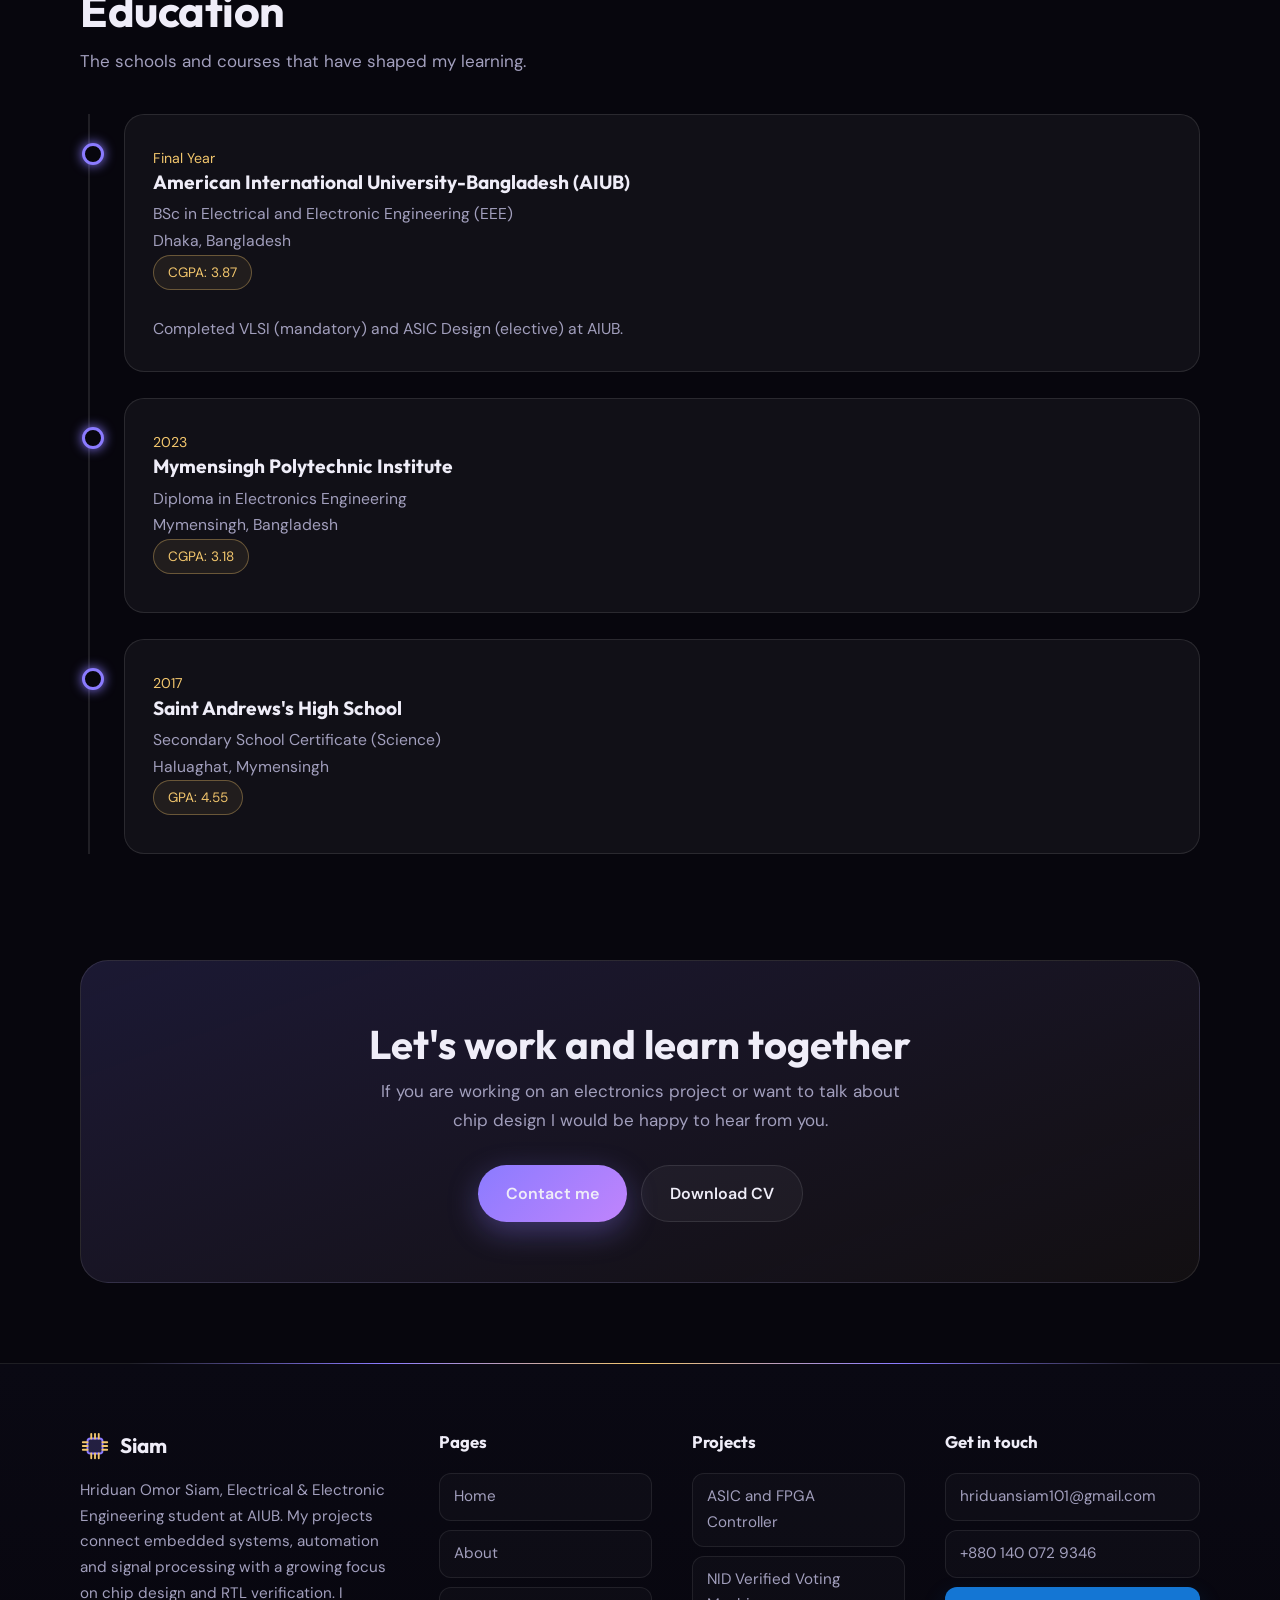
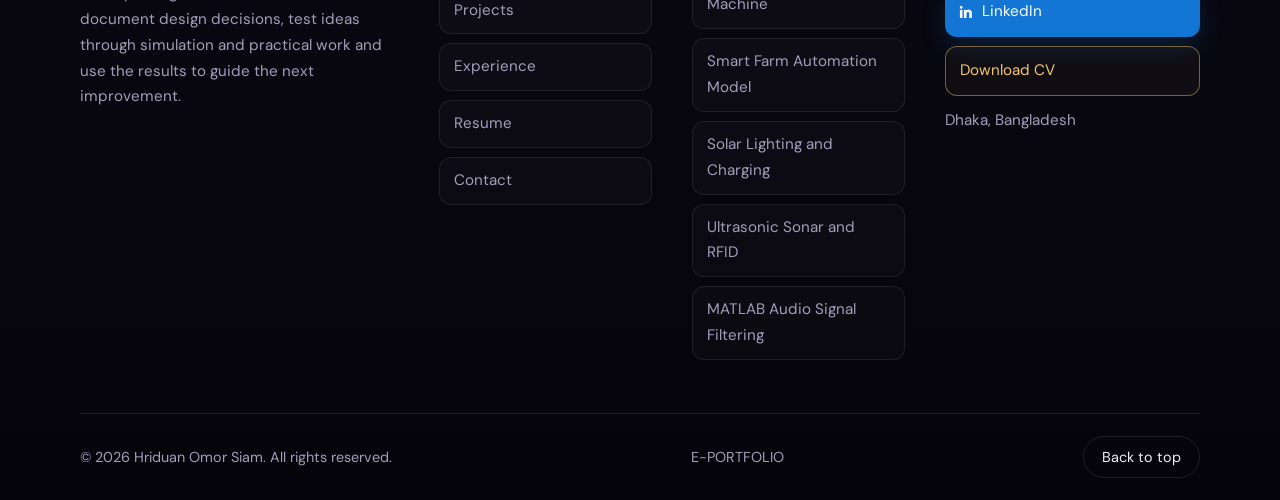
==== commit bbf784e0: "Update footer labels and video placeholder" ====
--- a/about.html
+++ b/about.html
@@ -75,7 +75,7 @@
 <div class="footer-top">
 <div class="footer-about">
 <a class="logo" href="index.html"><span class="logo-mark"><svg viewBox="0 0 32 32" width="30" height="30" aria-hidden="true"><rect x="8" y="8" width="16" height="16" rx="3" fill="rgba(139,123,255,.2)" stroke="#8b7bff" stroke-width="2"/><path d="M12 3v5M16 3v5M20 3v5M12 24v5M16 24v5M20 24v5M3 12h5M3 16h5M3 20h5M24 12h5M24 16h5M24 20h5" stroke="#f2c66d" stroke-width="2" stroke-linecap="round"/></svg></span>Siam</a>
-<p>Hriduan Omor Siam is a final-year EEE student at AIUB with an interest in VLSI and design verification. Learning by building circuits and working through digital designs.</p>
+<p>Hriduan Omor Siam, Electrical &amp; Electronic Engineering student at AIUB. My projects connect embedded systems, automation and signal processing with a growing focus on chip design and RTL verification. I document design decisions, test ideas through simulation and practical work and use the results to guide the next improvement.</p>
 </div>
 <div>
 <h4>Pages</h4>
@@ -91,12 +91,12 @@
 <div>
 <h4>Projects</h4>
 <ul>
-<li><a class="footer-link" href="project-fsmd-controller-asic-fpga.html">Design, Synthesis and Comparative Analysis of a Custom FSMD Controller using ASIC and FPGA Technologies</a></li>
-<li><a class="footer-link" href="project-digital-voting-machine.html">Digital Voting Machine</a></li>
-<li><a class="footer-link" href="project-smart-agriculture-model.html">Smart Agriculture Model</a></li>
-<li><a class="footer-link" href="project-solar-street-light.html">Solar Street Light &amp; Phone Charger</a></li>
-<li><a class="footer-link" href="project-ultrasound-sonar-rfid.html">Ultrasound Sonar &amp; RFID Access</a></li>
-<li><a class="footer-link" href="project-audio-signal-filtering.html">Audio Signal Filtering</a></li>
+<li><a class="footer-link" href="project-fsmd-controller-asic-fpga.html">ASIC and FPGA Controller</a></li>
+<li><a class="footer-link" href="project-digital-voting-machine.html">NID Verified Voting Machine</a></li>
+<li><a class="footer-link" href="project-smart-agriculture-model.html">Smart Farm Automation Model</a></li>
+<li><a class="footer-link" href="project-solar-street-light.html">Solar Lighting and Charging</a></li>
+<li><a class="footer-link" href="project-ultrasound-sonar-rfid.html">Ultrasonic Sonar and RFID</a></li>
+<li><a class="footer-link" href="project-audio-signal-filtering.html">MATLAB Audio Signal Filtering</a></li>
 </ul>
 </div>
 <div>
--- a/style.css
+++ b/style.css
@@ -257,6 +257,11 @@
 .home-video-copy h2{margin:12px 0 8px;font-size:clamp(1.5rem,3vw,2.2rem)}
 .home-video-copy p{color:var(--muted)}
 .home-video video{width:100%;max-height:360px;border-radius:14px;background:#05040a;box-shadow:0 16px 40px rgba(0,0,0,.28)}
+.home-video-placeholder{background:linear-gradient(135deg,rgba(139,123,255,.12),rgba(255,255,255,.025))}
+.video-placeholder-mark{min-height:220px;display:flex;flex-direction:column;align-items:center;justify-content:center;gap:10px;border:1px dashed rgba(242,198,109,.45);border-radius:14px;background:rgba(7,6,13,.4);color:var(--muted)}
+.video-placeholder-mark strong{color:var(--text);font-family:var(--head);font-size:1.15rem}
+.video-placeholder-mark small{font-size:.85rem}
+.play-mark{display:grid;place-items:center;width:58px;height:58px;padding-left:4px;border:1px solid var(--gold);border-radius:50%;color:var(--gold);font-size:1.25rem;box-shadow:0 0 24px rgba(242,198,109,.16)}
 .video-card{display:flex;flex-direction:column;justify-content:center}
 .intro-heading{display:flex;align-items:center;justify-content:space-between;gap:14px;margin-bottom:16px}
 .intro-state{color:var(--muted);font-size:.84rem}
